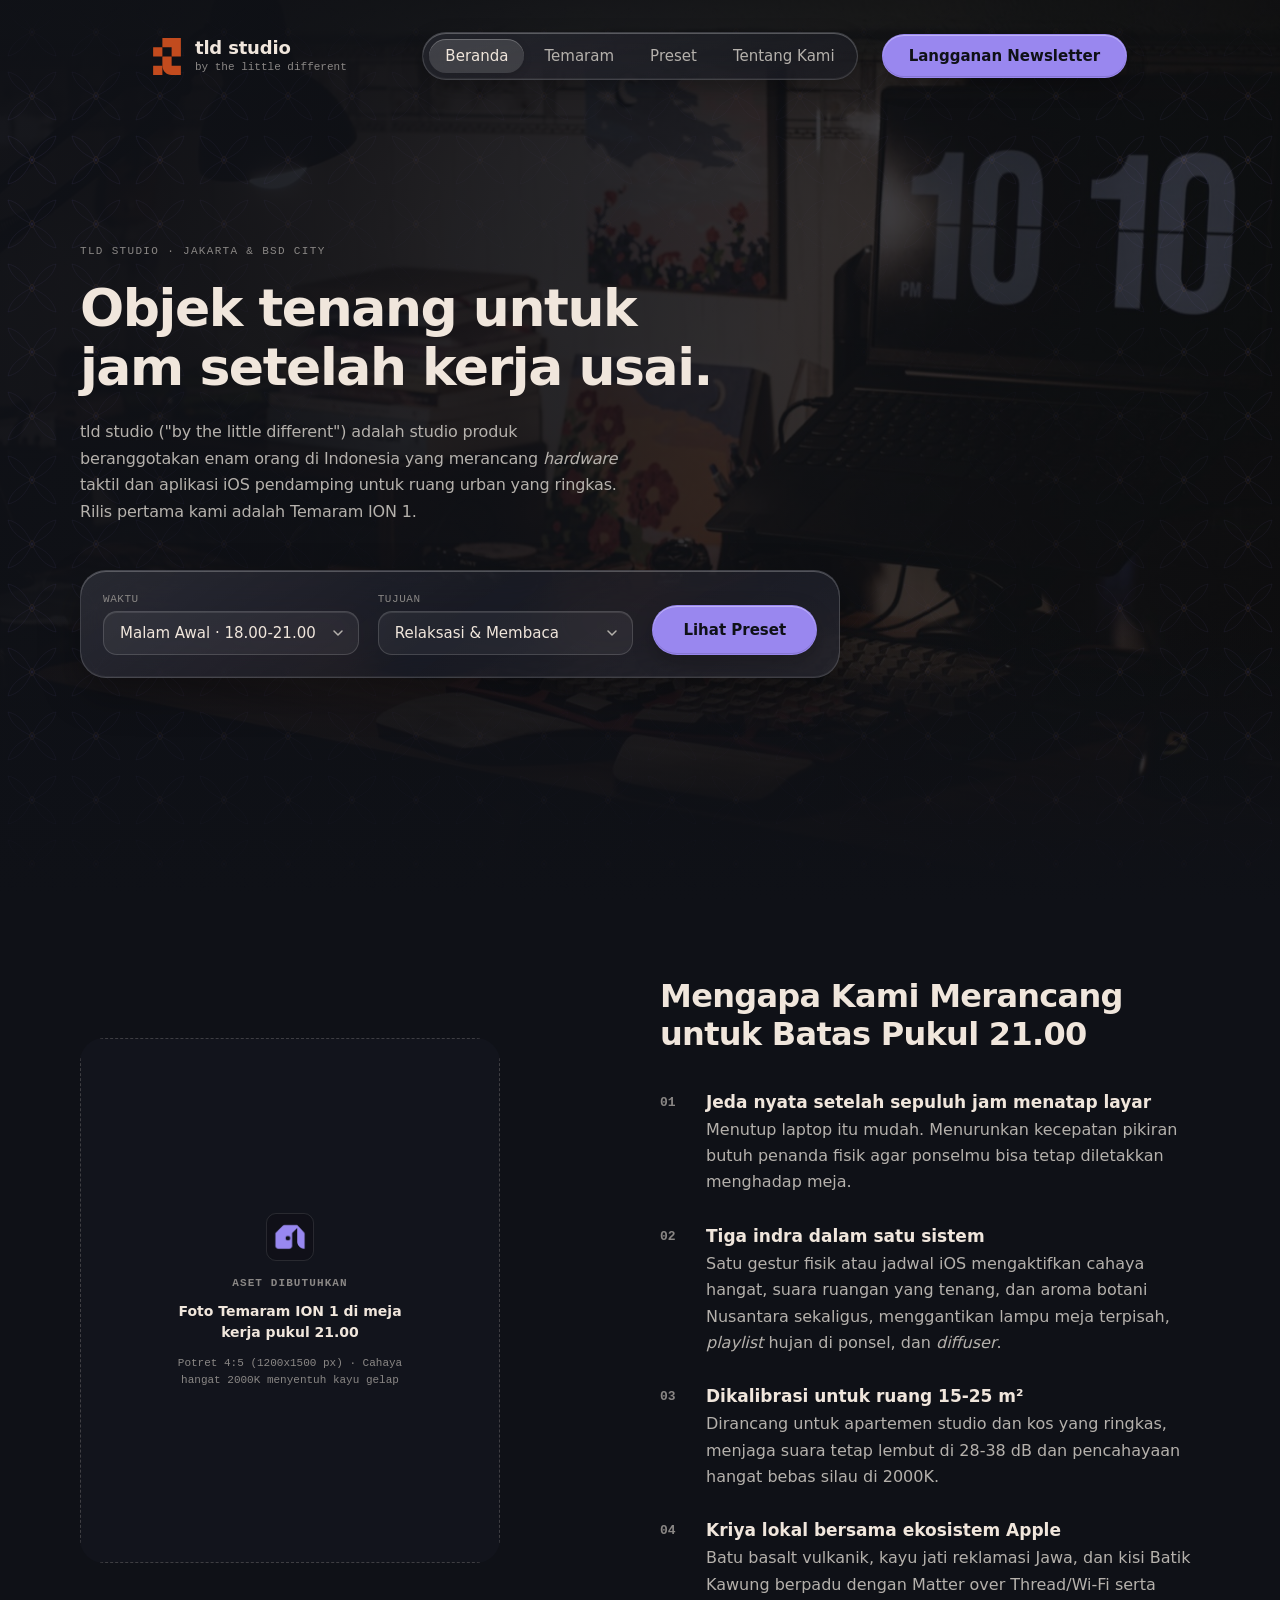
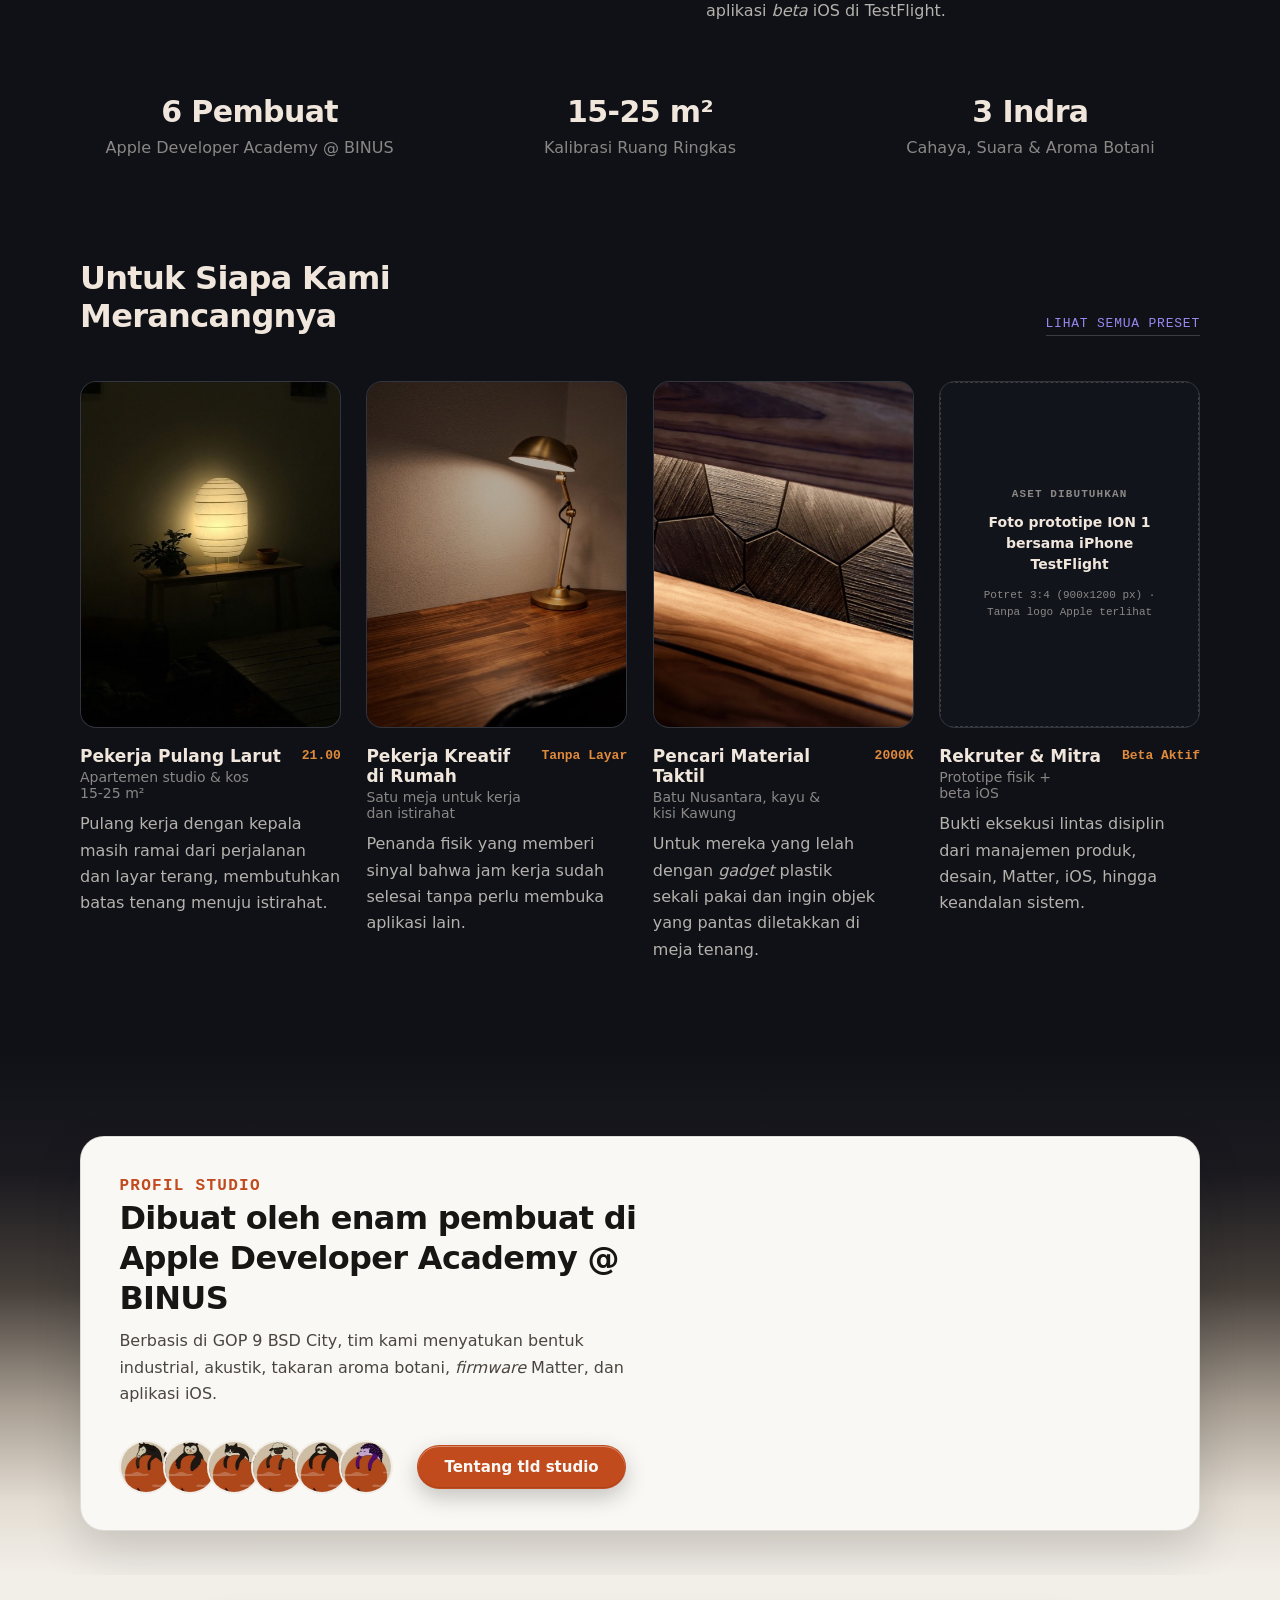
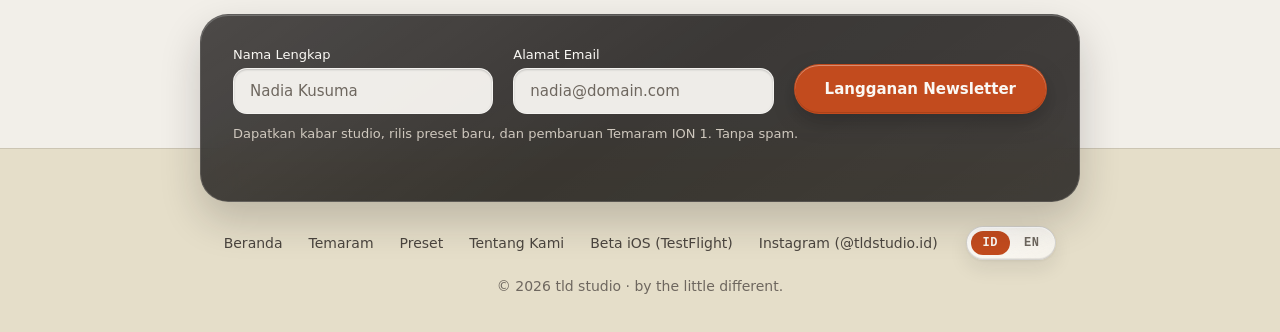
==== index.html @ 646beb22 "Initial commit: tld studio static website with GitHub Pages CD" ====
<!DOCTYPE html>
<html lang="id">
<head>
  <meta charset="UTF-8">
  <meta name="viewport" content="width=device-width, initial-scale=1.0">
  <title>tld studio | Objek Tenang untuk Jam Setelah Kerja</title>
  <meta name="description" content="Studio produk beranggotakan enam orang di Indonesia yang merancang hardware taktil dan aplikasi iOS pendamping untuk ruang urban ringkas. Rilis pertama: Temaram ION 1.">
  <meta name="theme-color" content="#0F1117">
  <link rel="icon" type="image/svg+xml" href="assets/favicon.svg">
  <meta property="og:type" content="website">
  <meta property="og:title" content="tld studio | Objek Tenang untuk Jam Setelah Kerja">
  <meta property="og:description" content="Hardware taktil Nusantara dan aplikasi iOS pendamping yang dikalibrasi untuk ketenangan ruang 15-25 m².">
  <meta property="og:image" content="https://tldstudio.id/assets/hero-desk-night.jpg">
  <meta name="twitter:card" content="summary_large_image">
  <link rel="stylesheet" href="styles.css">
</head>
<body class="theme-night" data-page="home" data-i18n-title="meta.title.home">
  <a class="skip-link" href="#main-content" data-i18n="nav.skip">Langsung ke konten</a>
  <header class="site-hero">
    <nav class="site-nav" data-site-nav aria-label="Navigasi utama">
      <a href="index.html" class="brand-lockup">
        <svg class="brand-mark-svg" viewBox="0 0 36 48" width="28" height="37" fill="currentColor" aria-hidden="true">
          <path d="M12 0h24v24H24V12H12V0Z"/>
          <rect x="0" y="12" width="12" height="12"/>
          <rect x="0" y="36" width="12" height="12"/>
          <path d="M12 24h12v12h12v12H24c-6.627 0-12-5.373-12-12V24Z"/>
        </svg>
        <span class="brand-text">
          <span class="brand-name">tld studio</span>
          <span class="brand-sub">by the little different</span>
        </span>
      </a>

      <ul id="primary-menu" class="nav-links">
        <li><a href="index.html" class="is-active" aria-current="page" data-i18n="nav.home">Beranda</a></li>
        <li><a href="temaram.html" data-i18n="nav.temaram">Temaram</a></li>
        <li><a href="presets.html" data-i18n="nav.presets">Preset</a></li>
        <li><a href="about.html" data-i18n="nav.about">Tentang Kami</a></li>
        <li class="nav-mobile-extras">
          <a href="#newsletter" class="btn-cta" data-i18n="nav.cta">Langganan Newsletter</a>
          <div class="lang-switch" role="group" aria-label="Language switcher">
            <button type="button" class="lang-btn" data-lang-btn="id" aria-pressed="true">ID</button>
            <button type="button" class="lang-btn" data-lang-btn="en" aria-pressed="false">EN</button>
          </div>
        </li>
      </ul>

      <div class="nav-right">
        <button type="button" class="nav-toggle" data-nav-toggle aria-expanded="false" aria-controls="primary-menu" data-i18n="nav.menu">Menu</button>
        <a href="#newsletter" class="btn-cta nav-cta" data-i18n="nav.cta">Langganan Newsletter</a>
      </div>
    </nav>

    <section class="hero-body">
      <div class="hero-kicker-row">
        <span class="eyebrow-pill" data-i18n="home.eyebrow">TLD STUDIO · JAKARTA &amp; BSD CITY</span>
      </div>
      <h1 class="hero-title" data-i18n="home.heroTitle">Objek tenang untuk jam setelah kerja usai.</h1>
      <p class="hero-lead" data-i18n-html="home.heroLeadHtml">tld studio ("by the little different") adalah studio produk beranggotakan enam orang di Indonesia yang merancang <em>hardware</em> taktil dan aplikasi iOS pendamping untuk ruang urban yang ringkas. Rilis pertama kami adalah Temaram ION 1.</p>

      <form class="floating-bar" data-preset-finder aria-label="Temukan preset Temaram sesuai waktu dan tujuan">
        <div class="floating-slot">
          <label for="finder-time" class="slot-label" data-i18n="home.finderTimeLabel">Waktu</label>
          <select id="finder-time" name="time" class="slot-select">
            <option value="afternoon" data-i18n="home.timeAfternoon">Siang &amp; Sore · 13.00-17.00</option>
            <option value="evening" selected data-i18n="home.timeEvening">Malam Awal · 18.00-21.00</option>
            <option value="late-night" data-i18n="home.timeLateNight">Larut Malam · 21.00+</option>
          </select>
        </div>

        <div class="floating-slot">
          <label for="finder-purpose" class="slot-label" data-i18n="home.finderPurposeLabel">Tujuan</label>
          <select id="finder-purpose" name="purpose" class="slot-select">
            <option value="relax" selected data-i18n="home.purposeRelax">Relaksasi &amp; Membaca</option>
            <option value="focus" data-i18n="home.purposeFocus">Fokus &amp; Belajar</option>
            <option value="sleep" data-i18n="home.purposeSleep">Tidur &amp; Istirahat Awal</option>
            <option value="selfcare" data-i18n="home.purposeSelfcare">Skincare &amp; Perawatan Diri</option>
            <option value="create" data-i18n="home.purposeCreate">Jurnal &amp; Sketsa</option>
          </select>
        </div>

        <button type="submit" class="btn-cta btn-cta-lg" data-i18n="home.finderSubmit">Lihat Preset</button>
      </form>
    </section>
  </header>

  <main id="main-content" tabindex="-1">
    <section id="what-we-are" class="features-section">
      <div class="features-inner">
        <div class="feature-media">
          <div class="feature-frame">
            <div class="asset-slot">
              <div class="asset-preview-icons">
                <img src="assets/temaram-icon-96.webp" alt="Temaram mark" width="98" height="98" loading="lazy" decoding="async">
              </div>
              <span class="asset-badge" data-i18n="asset.neededBadge">ASET DIBUTUHKAN</span>
              <p class="asset-title" data-i18n="asset.homeFeatureTitle">Foto Temaram ION 1 di meja kerja pukul 21.00</p>
              <p class="asset-spec" data-i18n="asset.homeFeatureSpec">Potret 4:5 (1200x1500 px) · Cahaya hangat 2000K menyentuh kayu gelap</p>
            </div>
          </div>
        </div>

        <div class="feature-list">
          <h2 class="section-heading" data-i18n="home.featureHeading">Mengapa Kami Merancang untuk Batas Pukul 21.00</h2>
          <div class="numbered-list">
            <div class="numbered-item">
              <div class="item-num">01</div>
              <div class="item-copy">
                <h3 data-i18n="home.num1Title">Jeda nyata setelah sepuluh jam menatap layar</h3>
                <p data-i18n="home.num1Body">Menutup laptop itu mudah. Menurunkan kecepatan pikiran butuh penanda fisik agar ponselmu bisa tetap diletakkan menghadap meja.</p>
              </div>
            </div>

            <div class="numbered-item">
              <div class="item-num">02</div>
              <div class="item-copy">
                <h3 data-i18n="home.num2Title">Tiga indra dalam satu sistem</h3>
                <p data-i18n-html="home.num2BodyHtml">Satu gestur fisik atau jadwal iOS mengaktifkan cahaya hangat, suara ruangan yang tenang, dan aroma botani Nusantara sekaligus, menggantikan lampu meja terpisah, <em>playlist</em> hujan di ponsel, dan <em>diffuser</em>.</p>
              </div>
            </div>

            <div class="numbered-item">
              <div class="item-num">03</div>
              <div class="item-copy">
                <h3 data-i18n="home.num3Title">Dikalibrasi untuk ruang 15-25&nbsp;m²</h3>
                <p data-i18n-html="home.num3BodyHtml">Dirancang untuk apartemen studio dan kos yang ringkas, menjaga suara tetap lembut di 28-38&nbsp;dB dan pencahayaan hangat bebas silau di 2000K.</p>
              </div>
            </div>

            <div class="numbered-item">
              <div class="item-num">04</div>
              <div class="item-copy">
                <h3 data-i18n="home.num4Title">Kriya lokal bersama ekosistem Apple</h3>
                <p data-i18n-html="home.num4BodyHtml">Batu basalt vulkanik, kayu jati reklamasi Jawa, dan kisi Batik Kawung berpadu dengan Matter over Thread/Wi-Fi serta aplikasi <em>beta</em> iOS di TestFlight.</p>
              </div>
            </div>
          </div>
        </div>
      </div>

      <div class="stats-strip" aria-label="Ringkasan fakta studio">
        <div class="stat-item">
          <p class="stat-value" data-i18n="home.stat1Value">6 Pembuat</p>
          <p class="stat-label" data-i18n="home.stat1Label">Apple Developer Academy @ BINUS</p>
        </div>
        <div class="stat-item">
          <p class="stat-value" data-i18n="home.stat2Value">15-25&nbsp;m²</p>
          <p class="stat-label" data-i18n="home.stat2Label">Kalibrasi Ruang Ringkas</p>
        </div>
        <div class="stat-item">
          <p class="stat-value" data-i18n="home.stat3Value">3 Indra</p>
          <p class="stat-label" data-i18n="home.stat3Label">Cahaya, Suara &amp; Aroma Botani</p>
        </div>
      </div>
    </section>

    <section id="who-its-for" class="carousel-section">
      <div class="section-header">
        <h2 class="section-heading" data-i18n="home.whoHeading">Untuk Siapa Kami Merancangnya</h2>
        <a href="presets.html" class="section-action" data-i18n="home.whoAction">Lihat Semua Preset</a>
      </div>

      <div class="card-grid card-grid-4">
        <article class="hi-card">
          <div class="card-media">
            <img src="assets/story-dim-room-sm.jpg" alt="Lampu meja hangat dalam ruang tidur redup" width="482" height="600" loading="lazy" decoding="async">
          </div>
          <div class="card-meta">
            <div>
              <h3 class="card-title" data-i18n="home.card1Title">Pekerja Pulang Larut</h3>
              <p class="card-subtitle" data-i18n="home.card1Sub">Apartemen studio &amp; kos 15-25&nbsp;m²</p>
            </div>
            <p class="card-badge-text" data-i18n="home.card1Meta">21.00</p>
          </div>
          <p class="card-desc" data-i18n="home.card1Desc">Pulang kerja dengan kepala masih ramai dari perjalanan dan layar terang, membutuhkan batas tenang menuju istirahat.</p>
        </article>

        <article class="hi-card">
          <div class="card-media">
            <img src="assets/story-brass-desk-sm.jpg" alt="Lampu meja hangat di atas meja kayu" width="482" height="600" loading="lazy" decoding="async">
          </div>
          <div class="card-meta">
            <div>
              <h3 class="card-title" data-i18n="home.card2Title">Pekerja Kreatif di Rumah</h3>
              <p class="card-subtitle" data-i18n="home.card2Sub">Satu meja untuk kerja dan istirahat</p>
            </div>
            <p class="card-badge-text" data-i18n="home.card2Meta">Tanpa Layar</p>
          </div>
          <p class="card-desc" data-i18n="home.card2Desc">Penanda fisik yang memberi sinyal bahwa jam kerja sudah selesai tanpa perlu membuka aplikasi lain.</p>
        </article>

        <article class="hi-card">
          <div class="card-media">
            <img src="assets/story-acoustic-wood-sm.jpg" alt="Detail tekstur panel akustik kayu hangat" width="482" height="600" loading="lazy" decoding="async">
          </div>
          <div class="card-meta">
            <div>
              <h3 class="card-title" data-i18n="home.card3Title">Pencari Material Taktil</h3>
              <p class="card-subtitle" data-i18n="home.card3Sub">Batu Nusantara, kayu &amp; kisi Kawung</p>
            </div>
            <p class="card-badge-text" data-i18n="home.card3Meta">2000K</p>
          </div>
          <p class="card-desc" data-i18n-html="home.card3DescHtml">Untuk mereka yang lelah dengan <em>gadget</em> plastik sekali pakai dan ingin objek yang pantas diletakkan di meja tenang.</p>
        </article>

        <article class="hi-card">
          <div class="card-media">
            <div class="asset-slot">
              <span class="asset-badge" data-i18n="asset.neededBadge">ASET DIBUTUHKAN</span>
              <p class="asset-title" data-i18n="asset.homePartnerTitle">Foto prototipe ION 1 bersama iPhone TestFlight</p>
              <p class="asset-spec" data-i18n="asset.homePartnerSpec">Potret 3:4 (900x1200 px) · Tanpa logo Apple terlihat</p>
            </div>
          </div>
          <div class="card-meta">
            <div>
              <h3 class="card-title" data-i18n="home.card4Title">Rekruter &amp; Mitra</h3>
              <p class="card-subtitle" data-i18n="home.card4Sub">Prototipe fisik + beta iOS</p>
            </div>
            <p class="card-badge-text" data-i18n="home.card4Meta">Beta Aktif</p>
          </div>
          <p class="card-desc" data-i18n="home.card4Desc">Bukti eksekusi lintas disiplin dari manajemen produk, desain, Matter, iOS, hingga keandalan sistem.</p>
        </article>
      </div>
    </section>

    <section class="bridge-section" aria-label="Profil tld studio">
      <div class="bridge-inner">
        <div class="bridge-card is-studio-register">
          <div class="bridge-copy">
            <p class="bridge-kicker" data-i18n="home.bridgeKicker">PROFIL STUDIO</p>
            <h2 data-i18n="home.bridgeHeading">Dibuat oleh enam pembuat di Apple Developer Academy @ BINUS</h2>
            <p data-i18n-html="home.bridgeBodyHtml">Berbasis di GOP 9 BSD City, tim kami menyatukan bentuk industrial, akustik, takaran aroma botani, <em>firmware</em> Matter, dan aplikasi iOS.</p>
          </div>

          <div class="bridge-right">
            <div class="avatar-chips" aria-label="Ilustrasi enam pembuat tld studio">
              <img class="avatar-thumb" src="assets/team-jatayu-avatar.jpg" alt="Jatayu Wicaksono" width="92" height="112" loading="lazy" decoding="async">
              <img class="avatar-thumb" src="assets/team-tiko-avatar.jpg" alt="Tiko Nugroho" width="92" height="112" loading="lazy" decoding="async">
              <img class="avatar-thumb" src="assets/team-irene-avatar.jpg" alt="Irene Kresentia" width="92" height="112" loading="lazy" decoding="async">
              <img class="avatar-thumb" src="assets/team-rio-avatar.jpg" alt="Rio Ferdian" width="92" height="112" loading="lazy" decoding="async">
              <img class="avatar-thumb" src="assets/team-danniel-avatar.jpg" alt="Danniel Ang" width="92" height="112" loading="lazy" decoding="async">
              <img class="avatar-thumb" src="assets/team-sapta-avatar.jpg" alt="Sapta Pradana" width="92" height="112" loading="lazy" decoding="async">
            </div>
            <a href="about.html" class="btn-cta" data-i18n="home.bridgeCta">Tentang tld studio</a>
          </div>
        </div>
      </div>
    </section>
  </main>

  <footer id="newsletter" class="site-footer">
    <div class="footer-float-wrap">
      <div class="footer-form-card">
        <form class="footer-form" data-newsletter-form>
          <div class="form-field">
            <label for="home-fullname" data-i18n="footer.nameLabel">Nama Lengkap</label>
            <input type="text" id="home-fullname" name="fullname" placeholder="Nadia Kusuma" data-i18n-placeholder="footer.namePlaceholder" autocomplete="name">
          </div>
          <div class="form-field">
            <label for="home-email" data-i18n="footer.emailLabel">Alamat Email</label>
            <input type="email" id="home-email" name="email" placeholder="nadia@domain.com" data-i18n-placeholder="footer.emailPlaceholder" autocomplete="email">
          </div>
          <button type="submit" class="btn-cta footer-submit" data-i18n="footer.submitNewsletter">Langganan Newsletter</button>
        </form>
        <p class="form-note" data-i18n="footer.noteNewsletter">Dapatkan kabar studio, rilis preset baru, dan pembaruan Temaram ION 1. Tanpa spam.</p>
        <p class="form-status" data-form-status role="status" aria-live="polite"></p>
      </div>
    </div>

    <div class="footer-base">
      <div class="footer-utility">
        <ul class="footer-links">
          <li><a href="index.html" data-i18n="footer.linkHome">Beranda</a></li>
          <li><a href="temaram.html" data-i18n="footer.linkTemaram">Temaram</a></li>
          <li><a href="presets.html" data-i18n="footer.linkPresets">Preset</a></li>
          <li><a href="about.html" data-i18n="footer.linkAbout">Tentang Kami</a></li>
          <li><a href="https://testflight.apple.com/join/dyy841pX" target="_blank" rel="noopener noreferrer" data-i18n="footer.linkBeta">Beta iOS (TestFlight)</a></li>
          <li><a href="https://www.instagram.com/tldstudio.id/" target="_blank" rel="noopener noreferrer" data-i18n="footer.linkIg">Instagram (@tldstudio.id)</a></li>
        </ul>
        <div class="lang-switch" role="group" aria-label="Language switcher">
          <button type="button" class="lang-btn" data-lang-btn="id" aria-pressed="true">ID</button>
          <button type="button" class="lang-btn" data-lang-btn="en" aria-pressed="false">EN</button>
        </div>
      </div>
      <p class="footer-copy" data-i18n="footer.copy">&copy; 2026 tld studio &middot; by the little different.</p>
    </div>
  </footer>

  <script src="presets-data.js"></script>
  <script src="i18n.js"></script>
  <script src="main.js"></script>
</body>
</html>
---- styles.css ----
:root {
  --font-sans: -apple-system, BlinkMacSystemFont, 'SF Pro Text', 'SF Pro', system-ui, 'Helvetica Neue', 'Segoe UI', sans-serif;
  --font-display: -apple-system, BlinkMacSystemFont, 'SF Pro Display', 'SF Pro', system-ui, 'Helvetica Neue', 'Segoe UI', sans-serif;
  --font-mono: ui-monospace, 'SF Mono', SFMono-Regular, Menlo, Monaco, Consolas, monospace;
  --gutter: clamp(20px, 6.25vw, 90px);
  --section-gap: clamp(56px, 6.5vw, 96px);
  --block-gap: clamp(28px, 3.5vw, 48px);
  /* Standardized pointed 4-lobe Batik Kawung SVG tile with center diamond isen-isen */
  --kawung-tile-dark: url("data:image/svg+xml,%3Csvg xmlns='http://www.w3.org/2000/svg' width='64' height='64' viewBox='0 0 64 64'%3E%3Cg fill='none' stroke='%239987EF' stroke-opacity='0.09' stroke-width='1'%3E%3Cpath d='M32 32 C38 18 46 10 56 8 C54 18 46 26 32 32 Z'/%3E%3Cpath d='M32 32 C18 26 10 18 8 8 C18 10 26 18 32 32 Z'/%3E%3Cpath d='M32 32 C26 46 18 54 8 56 C10 46 18 38 32 32 Z'/%3E%3Cpath d='M32 32 C46 38 54 46 56 56 C46 54 38 46 32 32 Z'/%3E%3Cpath stroke='%23E08A3C' stroke-opacity='0.13' d='M32 28 L35 32 L32 36 L29 32 Z'/%3E%3C/g%3E%3C/svg%3E");
  --kawung-tile-paper: url("data:image/svg+xml,%3Csvg xmlns='http://www.w3.org/2000/svg' width='64' height='64' viewBox='0 0 64 64'%3E%3Cg fill='none' stroke='%23181614' stroke-opacity='0.07' stroke-width='1'%3E%3Cpath d='M32 32 C38 18 46 10 56 8 C54 18 46 26 32 32 Z'/%3E%3Cpath d='M32 32 C18 26 10 18 8 8 C18 10 26 18 32 32 Z'/%3E%3Cpath d='M32 32 C26 46 18 54 8 56 C10 46 18 38 32 32 Z'/%3E%3Cpath d='M32 32 C46 38 54 46 56 56 C46 54 38 46 32 32 Z'/%3E%3Cpath stroke='%23C24B1E' stroke-opacity='0.11' d='M32 28 L35 32 L32 36 L29 32 Z'/%3E%3C/g%3E%3C/svg%3E");
  --select-chevron-dark: url("data:image/svg+xml,%3Csvg xmlns='http://www.w3.org/2000/svg' width='16' height='16' viewBox='0 0 16 16' fill='none'%3E%3Cpath d='M4 6l4 4 4-4' stroke='%23B5B1AC' stroke-width='1.5' stroke-linecap='round' stroke-linejoin='round'/%3E%3C/svg%3E");
}

body.theme-night {
  --bg-page: #0F1117;
  --bg-elevated: #161822;
  --bg-subtle: #13151E;
  --bg-card: #1C1F2B;
  --bg-footer-base: #0B0D12;
  --bg-slot-fill: #12141C;
  --border-hairline: rgba(240, 230, 220, 0.10);
  --border-strong: rgba(240, 230, 220, 0.20);
  --ink-primary: #F0E6DC;
  --ink-secondary: #B5B1AC;
  --ink-muted: #8A8785;
  --accent: #9987EF;
  --accent-hover: #AEA0F0;
  --accent-ink: #0F1117;
  --accent-tint: #181333;
  --amber: #E08A3C;
  --amber-ink: #14100E;
  --kawung-tile: var(--kawung-tile-dark);
  --glass-bg: linear-gradient(145deg, rgba(255, 255, 255, 0.085) 0%, rgba(255, 255, 255, 0.025) 50%, rgba(255, 255, 255, 0.055) 100%), rgba(22, 24, 34, 0.62);
  --glass-bg-card: linear-gradient(145deg, rgba(255, 255, 255, 0.09) 0%, rgba(255, 255, 255, 0.025) 50%, rgba(255, 255, 255, 0.055) 100%), rgba(22, 24, 34, 0.70);
  --glass-bg-subtle: linear-gradient(155deg, rgba(255, 255, 255, 0.075) 0%, rgba(255, 255, 255, 0.02) 100%), rgba(18, 20, 28, 0.54);
  --glass-well-bg: rgba(255, 255, 255, 0.055);
  --glass-active-pill: rgba(255, 255, 255, 0.13);
  --glass-border: rgba(255, 255, 255, 0.15);
  --glass-border-strong: rgba(255, 255, 255, 0.24);
  --glass-shadow: 0 16px 38px rgba(0, 0, 0, 0.34), inset 0 1px 0 rgba(255, 255, 255, 0.24), inset 0 -1px 0 rgba(255, 255, 255, 0.06);
  --glass-pill-shadow: 0 8px 22px rgba(0, 0, 0, 0.24), inset 0 1px 0 rgba(255, 255, 255, 0.26), inset 0 -1px 0 rgba(255, 255, 255, 0.06);
  --glass-blur: blur(22px) saturate(180%);
}

body.theme-studio {
  --bg-page: #F2EFE9;
  --bg-elevated: #FAF8F4;
  --bg-subtle: #E9E3D8;
  --bg-card: #FAF8F4;
  --bg-footer-base: #E5DEC9;
  --bg-slot-fill: #EBE4D8;
  --border-hairline: rgba(24, 22, 20, 0.12);
  --border-strong: rgba(24, 22, 20, 0.24);
  --ink-primary: #181614;
  --ink-secondary: #4B453F;
  --ink-muted: #6E675F;
  --accent: #C24B1E;
  --accent-hover: #A63D16;
  --accent-ink: #FAF8F4;
  --accent-tint: rgba(194, 75, 30, 0.10);
  --amber: #C24B1E;
  --amber-ink: #FAF8F4;
  --kawung-tile: var(--kawung-tile-paper);
  --glass-bg: linear-gradient(145deg, rgba(255, 255, 255, 0.86) 0%, rgba(255, 255, 255, 0.44) 55%, rgba(255, 255, 255, 0.68) 100%), rgba(250, 248, 244, 0.64);
  --glass-bg-card: linear-gradient(145deg, rgba(255, 255, 255, 0.11) 0%, rgba(255, 255, 255, 0.02) 50%, rgba(255, 255, 255, 0.055) 100%), rgba(24, 22, 20, 0.84);
  --glass-bg-subtle: linear-gradient(155deg, rgba(255, 255, 255, 0.82) 0%, rgba(255, 255, 255, 0.42) 100%), rgba(246, 243, 237, 0.62);
  --glass-well-bg: rgba(255, 255, 255, 0.56);
  --glass-active-pill: rgba(24, 22, 20, 0.085);
  --glass-border: rgba(24, 22, 20, 0.16);
  --glass-border-strong: rgba(24, 22, 20, 0.22);
  --glass-shadow: 0 14px 34px rgba(24, 22, 20, 0.11), 0 2px 6px rgba(24, 22, 20, 0.06), inset 0 1px 0 rgba(255, 255, 255, 0.96), inset 0 -1px 0 rgba(24, 22, 20, 0.08);
  --glass-pill-shadow: 0 8px 20px rgba(24, 22, 20, 0.09), 0 1px 3px rgba(24, 22, 20, 0.06), inset 0 1px 0 rgba(255, 255, 255, 0.94), inset 0 -1px 0 rgba(24, 22, 20, 0.07);
  --glass-blur: blur(22px) saturate(170%);
}

body.theme-night[data-page="presets"] {
  --bg-page: #0B0B0D;
  --bg-elevated: #121215;
  --bg-subtle: #0B0B0D;
  --bg-card: #141418;
  --bg-footer-base: #0B0B0D;
  --bg-slot-fill: #141418;
  --border-hairline: rgba(239, 232, 222, 0.09);
  --border-strong: rgba(239, 232, 222, 0.18);
  --ink-primary: #F2ECE4;
  --ink-secondary: #A9A39A;
  --ink-muted: #76716A;
  --accent: #EFE8DE;
  --accent-hover: #DFD5C7;
  --accent-ink: #0B0B0D;
  --accent-tint: rgba(239, 232, 222, 0.06);
  --amber: #E09648;
  --glass-bg: linear-gradient(145deg, rgba(255, 255, 255, 0.075) 0%, rgba(255, 255, 255, 0.02) 50%, rgba(255, 255, 255, 0.045) 100%), rgba(18, 18, 21, 0.60);
  --glass-bg-card: linear-gradient(145deg, rgba(255, 255, 255, 0.08) 0%, rgba(255, 255, 255, 0.02) 50%, rgba(255, 255, 255, 0.045) 100%), rgba(18, 18, 21, 0.68);
  --glass-bg-subtle: linear-gradient(155deg, rgba(255, 255, 255, 0.065) 0%, rgba(255, 255, 255, 0.015) 100%), rgba(20, 20, 24, 0.54);
  --glass-well-bg: rgba(255, 255, 255, 0.05);
  --glass-active-pill: rgba(239, 232, 222, 0.13);
  --glass-border: rgba(239, 232, 222, 0.15);
  --glass-border-strong: rgba(239, 232, 222, 0.24);
}

*,
*::before,
*::after {
  box-sizing: border-box;
}

html {
  scroll-behavior: smooth;
}

body {
  margin: 0;
  font-family: var(--font-sans);
  color: var(--ink-primary);
  background-color: var(--bg-page);
  -webkit-font-smoothing: antialiased;
  overflow-x: hidden;
}

a {
  color: inherit;
}

img {
  max-width: 100%;
  display: block;
}

.sr-only {
  position: absolute;
  width: 1px;
  height: 1px;
  padding: 0;
  margin: -1px;
  overflow: hidden;
  clip: rect(0, 0, 0, 0);
  white-space: nowrap;
  border: 0;
}

.skip-link {
  position: fixed;
  left: -9999px;
  top: 14px;
  z-index: 100;
  padding: 12px 20px;
  border-radius: 999px;
  background: var(--accent);
  color: var(--accent-ink);
  font-size: 14px;
  font-weight: 600;
  text-decoration: none;
  box-shadow: 0 8px 24px rgba(0, 0, 0, 0.35);
}

.skip-link:focus-visible {
  left: 14px;
}

a:focus-visible,
button:focus-visible,
input:focus-visible,
select:focus-visible,
[tabindex="0"]:focus-visible {
  outline: 2px solid var(--accent);
  outline-offset: 3px;
}

main:focus {
  outline: none;
}

.maker-media:focus-visible {
  outline: 2px solid var(--accent);
  outline-offset: 4px;
}

.bridge-card.is-studio-register a:focus-visible,
body.theme-night:not([data-page="presets"]) .footer-base a:focus-visible,
body.theme-night:not([data-page="presets"]) .footer-base button:focus-visible,
body.theme-night:not([data-page="presets"]) .footer-form-card button:focus-visible {
  outline-color: #C24B1E;
}

/* Header & Hero */
.site-hero {
  position: relative;
  width: 100%;
  min-height: min(100svh, 900px);
  display: flex;
  flex-direction: column;
  padding-bottom: clamp(48px, 6vw, 76px);
  background-color: var(--bg-page);
  color: var(--ink-primary);
  overflow: hidden;
}

body.theme-night[data-page="home"] .site-hero {
  background-image:
    linear-gradient(to bottom, rgba(15, 17, 23, 0) 68%, var(--bg-page) 100%),
    linear-gradient(100deg, rgba(15, 17, 23, 0.96) 0%, rgba(15, 17, 23, 0.86) 46%, rgba(15, 17, 23, 0.56) 100%),
    url('assets/hero-desk-night-w.jpg');
  background-size: cover, cover, cover;
  background-position: center, center, center;
}

body.theme-night[data-page="temaram"] .site-hero {
  background-image: radial-gradient(ellipse at 78% 48%, rgba(224, 138, 60, 0.16), transparent 54%);
  background-size: cover;
  background-position: center;
}

body.theme-studio .site-hero {
  min-height: min(92svh, 820px);
  background-color: var(--bg-page);
  background-image:
    radial-gradient(ellipse 68% 58% at 78% 24%, rgba(194, 75, 30, 0.12), transparent 56%),
    radial-gradient(ellipse 52% 46% at 18% 72%, rgba(212, 184, 152, 0.24), transparent 60%);
  background-size: cover;
  background-position: center;
}

/* Standardized pointed Batik Kawung perimeter pattern restricted to heroes with dual center + vertical edge dissolve */
.site-hero::before {
  content: "";
  position: absolute;
  inset: 0;
  background-image: var(--kawung-tile);
  background-repeat: repeat;
  background-size: 64px 64px;
  pointer-events: none;
  z-index: 1;
  -webkit-mask-image:
    radial-gradient(
      ellipse 76% 72% at 50% 48%,
      rgba(0, 0, 0, 0) 18%,
      rgba(0, 0, 0, 0.30) 46%,
      rgba(0, 0, 0, 0.85) 76%,
      rgba(0, 0, 0, 1) 100%
    ),
    linear-gradient(
      to bottom,
      rgba(0, 0, 0, 0) 0%,
      rgba(0, 0, 0, 1) 16%,
      rgba(0, 0, 0, 1) 70%,
      rgba(0, 0, 0, 0) 100%
    );
  -webkit-mask-composite: source-in;
  mask-image:
    radial-gradient(
      ellipse 76% 72% at 50% 48%,
      rgba(0, 0, 0, 0) 18%,
      rgba(0, 0, 0, 0.30) 46%,
      rgba(0, 0, 0, 0.85) 76%,
      rgba(0, 0, 0, 1) 100%
    ),
    linear-gradient(
      to bottom,
      rgba(0, 0, 0, 0) 0%,
      rgba(0, 0, 0, 1) 16%,
      rgba(0, 0, 0, 1) 70%,
      rgba(0, 0, 0, 0) 100%
    );
  mask-composite: intersect;
}

/* 3-Column Centered Desktop Navbar (Logo Left | Links Center | Subscribe Right) */
.site-nav {
  max-width: 1440px;
  margin: 0 auto;
  padding: clamp(20px, 2.5vw, 36px) var(--gutter) 0;
  display: grid;
  grid-template-columns: 1fr auto 1fr;
  align-items: center;
  gap: 24px;
  position: relative;
  z-index: 4;
}

.brand-lockup {
  justify-self: start;
  display: inline-flex;
  align-items: center;
  gap: 14px;
  text-decoration: none;
}

.brand-mark-svg {
  display: block;
  width: 28px;
  height: 37px;
  color: #C24B1E;
  flex-shrink: 0;
}

.brand-text {
  display: flex;
  flex-direction: column;
  line-height: 1.15;
}

.brand-name {
  font-size: 18px;
  font-weight: 700;
  letter-spacing: -0.01em;
  color: var(--ink-primary);
}

.brand-sub {
  font-family: var(--font-mono);
  font-size: 11px;
  color: var(--ink-muted);
  margin-top: 2px;
}

.nav-links {
  justify-self: center;
  list-style: none;
  margin: 0;
  padding: 6px;
  display: flex;
  align-items: center;
  gap: 4px;
  font-size: 15px;
  font-weight: 500;
  color: var(--ink-secondary);
  background: var(--glass-bg-subtle);
  -webkit-backdrop-filter: var(--glass-blur);
  backdrop-filter: var(--glass-blur);
  border: 1px solid var(--glass-border);
  border-radius: 999px;
  box-shadow: var(--glass-pill-shadow);
}

.nav-links a {
  display: inline-flex;
  align-items: center;
  text-decoration: none;
  padding: 8px 16px;
  border-radius: 999px;
  border-bottom: none;
  transition: color 0.2s ease, background-color 0.2s ease, box-shadow 0.2s ease;
  white-space: nowrap;
}

.nav-links a:hover,
.nav-links a:focus-visible {
  color: var(--ink-primary);
  background-color: rgba(255, 255, 255, 0.06);
}

body.theme-studio .nav-links a:hover,
body.theme-studio .nav-links a:focus-visible {
  background-color: rgba(24, 22, 20, 0.05);
}

.nav-links a.is-active {
  color: var(--ink-primary);
  background-color: var(--glass-active-pill);
  box-shadow: inset 0 1px 0 rgba(255, 255, 255, 0.24), 0 2px 8px rgba(0, 0, 0, 0.14);
}

body.theme-studio .nav-links a.is-active {
  box-shadow: inset 0 1px 0 rgba(255, 255, 255, 0.78), 0 1px 4px rgba(24, 22, 20, 0.08);
}

.nav-mobile-extras {
  display: none;
}

.nav-right {
  justify-self: end;
  display: flex;
  align-items: center;
  gap: 12px;
}

/* Segmented ID | EN Switch (lives in Footer + Mobile Drawer) */
.lang-switch {
  display: inline-flex;
  align-items: center;
  background: var(--glass-bg-subtle);
  -webkit-backdrop-filter: var(--glass-blur);
  backdrop-filter: var(--glass-blur);
  border: 1px solid var(--glass-border);
  border-radius: 999px;
  padding: 4px;
  gap: 2px;
  box-shadow: var(--glass-pill-shadow);
}

.lang-btn {
  appearance: none;
  border: none;
  background: transparent;
  color: var(--ink-muted);
  font-family: var(--font-mono);
  font-size: 12px;
  font-weight: 600;
  letter-spacing: 0.04em;
  padding: 5px 12px;
  border-radius: 999px;
  cursor: pointer;
  transition: background-color 0.2s ease, color 0.2s ease;
}

.lang-btn:hover,
.lang-btn:focus-visible {
  color: var(--ink-primary);
}

.lang-btn[aria-pressed="true"] {
  background-color: var(--accent);
  color: var(--accent-ink);
}

.btn-cta {
  display: inline-flex;
  align-items: center;
  justify-content: center;
  padding: 12px 26px;
  background-color: var(--accent);
  color: var(--accent-ink);
  border: 1px solid transparent;
  border-radius: 999px;
  font-family: var(--font-sans);
  font-size: 15px;
  font-weight: 600;
  text-decoration: none;
  cursor: pointer;
  white-space: nowrap;
  box-shadow: 0 8px 22px rgba(0, 0, 0, 0.22), inset 0 1px 0 rgba(255, 255, 255, 0.36), inset 0 -1px 0 rgba(0, 0, 0, 0.12);
  transition: background-color 0.2s ease, transform 0.2s ease, box-shadow 0.2s ease;
}

.btn-cta:hover,
.btn-cta:focus-visible {
  background-color: var(--accent-hover);
  transform: translateY(-1px);
  box-shadow: 0 10px 26px rgba(0, 0, 0, 0.28), inset 0 1px 0 rgba(255, 255, 255, 0.44), inset 0 -1px 0 rgba(0, 0, 0, 0.12);
}

.btn-cta-lg {
  padding: 14px 30px;
  min-height: 50px;
  font-size: 15px;
}

.nav-toggle {
  display: none;
  background: var(--glass-bg-subtle);
  -webkit-backdrop-filter: var(--glass-blur);
  backdrop-filter: var(--glass-blur);
  color: var(--ink-primary);
  border: 1px solid var(--glass-border);
  border-radius: 999px;
  padding: 9px 16px;
  font-family: var(--font-mono);
  font-size: 12px;
  font-weight: 600;
  cursor: pointer;
  box-shadow: var(--glass-pill-shadow);
}

.hero-body {
  width: 100%;
  max-width: 1440px;
  margin: auto;
  padding: clamp(32px, 4vw, 56px) var(--gutter) clamp(24px, 3vw, 48px);
  position: relative;
  z-index: 2;
}

.hero-kicker-row {
  display: inline-flex;
  align-items: center;
  gap: 10px;
  margin-bottom: 22px;
}

.hero-emblem {
  width: 28px;
  height: 28px;
  border-radius: 6px;
  object-fit: cover;
}

.eyebrow-pill {
  display: inline-block;
  font-family: var(--font-mono);
  font-size: 11px;
  font-weight: 500;
  letter-spacing: 0.12em;
  text-transform: uppercase;
  color: var(--ink-muted);
}

body.theme-studio .eyebrow-pill {
  color: #8C472A;
}

.hero-title {
  margin: 0;
  font-family: var(--font-display);
  font-size: clamp(34px, 4.4vw, 52px);
  font-weight: 600;
  line-height: 1.14;
  letter-spacing: -0.028em;
  max-width: 640px;
  color: var(--ink-primary);
}

body.theme-studio .hero-title {
  font-weight: 700;
  letter-spacing: -0.03em;
}

.hero-lead {
  margin: 22px 0 0;
  font-size: 16px;
  font-weight: 400;
  line-height: 1.65;
  letter-spacing: -0.01em;
  max-width: 540px;
  color: var(--ink-secondary);
  text-wrap: pretty;
}

.floating-bar {
  margin-top: clamp(32px, 3.5vw, 48px);
  background: var(--glass-bg);
  -webkit-backdrop-filter: var(--glass-blur);
  backdrop-filter: var(--glass-blur);
  border: 1px solid var(--glass-border);
  color: var(--ink-primary);
  padding: clamp(16px, 1.8vw, 22px);
  border-radius: 26px;
  width: fit-content;
  max-width: 100%;
  display: flex;
  align-items: flex-end;
  gap: clamp(12px, 1.5vw, 20px);
  box-shadow: var(--glass-shadow);
}

.floating-slot {
  min-width: 210px;
  flex: 1 1 200px;
  max-width: 100%;
}

.slot-label {
  display: block;
  font-family: var(--font-mono);
  font-size: 11px;
  font-weight: 500;
  letter-spacing: 0.05em;
  text-transform: uppercase;
  color: var(--ink-muted);
}

.slot-box,
.slot-select {
  margin-top: 6px;
  width: 100%;
  background-color: var(--glass-well-bg);
  border: 1px solid var(--glass-border);
  padding: 12px 16px;
  border-radius: 14px;
  font-family: var(--font-sans);
  font-size: 15px;
  font-weight: 500;
  color: var(--ink-primary);
  white-space: nowrap;
  box-shadow: inset 0 1px 0 rgba(255, 255, 255, 0.10);
}

.slot-select {
  -webkit-appearance: none;
  appearance: none;
  padding-right: 38px;
  background-image: var(--select-chevron-dark);
  background-repeat: no-repeat;
  background-position: right 12px center;
  cursor: pointer;
}

.slot-select:focus {
  outline: 2px solid var(--accent);
  outline-offset: 2px;
}

.slot-select option {
  background-color: #161822;
  color: #F0E6DC;
}

/* Preset Accent Dot */
.preset-swatch {
  width: 10px;
  height: 10px;
  border-radius: 50%;
  background-color: var(--preset-glow, #E09648);
  flex-shrink: 0;
}

/* Missing Asset Delivery Slot */
.asset-slot {
  position: relative;
  width: 100%;
  height: 100%;
  background-color: var(--bg-slot-fill);
  border: 1px dashed var(--border-strong);
  display: flex;
  flex-direction: column;
  align-items: center;
  justify-content: center;
  text-align: center;
  padding: 28px 24px;
  gap: 12px;
}

.asset-badge {
  display: inline-block;
  font-family: var(--font-mono);
  font-size: 11px;
  font-weight: 600;
  letter-spacing: 0.1em;
  text-transform: uppercase;
  color: var(--ink-muted);
}

.asset-title {
  margin: 0;
  font-size: 14px;
  font-weight: 600;
  color: var(--ink-primary);
  max-width: 260px;
  line-height: 1.5;
}

.asset-spec {
  margin: 0;
  font-family: var(--font-mono);
  font-size: 11px;
  line-height: 1.55;
  color: var(--ink-muted);
  max-width: 260px;
}

.asset-preview-icons {
  display: flex;
  align-items: center;
  gap: 12px;
  margin-bottom: 4px;
}

.asset-preview-icons img {
  width: 48px;
  height: 48px;
  border-radius: 10px;
  border: 1px solid var(--border-hairline);
}

.hero-asset-note {
  position: absolute;
  right: var(--gutter);
  bottom: 28px;
  max-width: 340px;
  background: var(--glass-bg-subtle);
  -webkit-backdrop-filter: var(--glass-blur);
  backdrop-filter: var(--glass-blur);
  border: 1px dashed var(--border-strong);
  border-radius: 16px;
  padding: 12px 16px;
  z-index: 3;
  box-shadow: var(--glass-pill-shadow);
}

.hero-asset-note .asset-badge {
  margin-bottom: 4px;
}

.hero-asset-note p {
  margin: 4px 0 0;
  font-family: var(--font-mono);
  font-size: 11px;
  line-height: 1.5;
  color: var(--ink-secondary);
}

/* Section 2: Features 2-Column + Stats Strip */
.features-section {
  background-color: var(--bg-page);
  padding: clamp(56px, 6vw, 88px) 0;
}

.features-inner {
  max-width: 1440px;
  margin: 0 auto;
  padding: 0 var(--gutter);
  display: flex;
  align-items: center;
  justify-content: space-between;
  gap: clamp(40px, 5.5vw, 84px);
}

.feature-media {
  position: relative;
  flex-shrink: 0;
  width: clamp(300px, 33vw, 420px);
  max-width: 100%;
}

.feature-frame {
  width: 100%;
  aspect-ratio: 4 / 5;
  border-radius: 24px;
  overflow: hidden;
}

.feature-list {
  flex: 1;
  max-width: 540px;
}

.section-heading {
  margin: 0;
  font-family: var(--font-display);
  font-size: clamp(24px, 2.8vw, 32px);
  font-weight: 600;
  line-height: 1.2;
  letter-spacing: -0.022em;
  color: var(--ink-primary);
}

body.theme-studio .section-heading {
  font-weight: 700;
  letter-spacing: -0.025em;
}

.section-sub {
  margin: 8px 0 0;
  font-size: 14px;
  font-weight: 400;
  color: var(--ink-muted);
}

.numbered-list {
  margin-top: 38px;
  display: flex;
  flex-direction: column;
  gap: 30px;
}

.numbered-item {
  display: flex;
  align-items: flex-start;
  gap: 18px;
}

.item-num {
  width: 28px;
  flex-shrink: 0;
  padding-top: 3px;
  color: var(--ink-muted);
  font-family: var(--font-mono);
  font-size: 13px;
  font-weight: 600;
  font-variant-numeric: tabular-nums;
}

.item-copy h3 {
  margin: 0 0 5px;
  font-size: 17px;
  font-weight: 600;
  color: var(--ink-primary);
}

.item-copy p {
  margin: 0;
  font-size: 16px;
  line-height: 1.65;
  color: var(--ink-secondary);
  text-wrap: pretty;
}

.stats-strip {
  max-width: 1440px;
  margin: clamp(48px, 5.5vw, 80px) auto 0;
  padding: 0 var(--gutter);
  display: grid;
  grid-template-columns: repeat(3, minmax(0, 1fr));
  align-items: start;
  gap: clamp(20px, 4vw, 64px);
}

.stat-item {
  text-align: center;
}

.stat-value {
  margin: 0;
  font-family: var(--font-display);
  font-size: clamp(22px, 2.5vw, 30px);
  font-weight: 600;
  line-height: 1.15;
  letter-spacing: -0.02em;
  color: var(--ink-primary);
  font-variant-numeric: tabular-nums;
  text-wrap: pretty;
}

body.theme-studio .stat-value {
  font-weight: 700;
}

.stat-label {
  margin: 8px 0 0;
  font-size: 16px;
  font-weight: 400;
  color: var(--ink-muted);
}

/* Section 3: Carousel & Maker Team Grid */
.carousel-section,
.team-section {
  margin-top: clamp(16px, 2vw, 28px);
}

.section-header {
  max-width: 1440px;
  margin: 0 auto;
  padding: 0 var(--gutter);
  display: flex;
  align-items: flex-end;
  justify-content: space-between;
  gap: 24px;
}

.section-header .section-heading {
  max-width: 460px;
}

.section-action {
  font-family: var(--font-mono);
  font-size: 13px;
  font-weight: 500;
  letter-spacing: 0.06em;
  text-transform: uppercase;
  text-decoration: none;
  color: var(--accent);
  border-bottom: 1px solid var(--border-strong);
  padding-bottom: 4px;
  white-space: nowrap;
}

.section-action:hover,
.section-action:focus-visible {
  border-bottom-color: var(--accent);
}

.card-grid {
  max-width: 1440px;
  margin: var(--block-gap) auto 0;
  padding: 0 var(--gutter);
  display: grid;
  gap: clamp(18px, 2vw, 28px);
  align-items: stretch;
}

.card-grid-4 {
  grid-template-columns: repeat(4, minmax(0, 1fr));
}

.card-grid-5 {
  grid-template-columns: repeat(5, minmax(0, 1fr));
  gap: clamp(14px, 1.5vw, 20px);
}

.card-grid .hi-card {
  width: 100%;
  height: 100%;
  display: flex;
  flex-direction: column;
}

.hi-card-link {
  display: block;
  height: 100%;
  text-decoration: none;
  border-radius: 16px;
  transition: transform 0.22s ease;
}

.hi-card-link:hover,
.hi-card-link:focus-visible {
  transform: translateY(-2px);
}

.card-media {
  position: relative;
  width: 100%;
  aspect-ratio: 3 / 4;
  background-color: var(--bg-card);
  border: 1px solid var(--border-hairline);
  border-radius: 16px;
  overflow: hidden;
}

.card-media > img {
  width: 100%;
  height: 100%;
  object-fit: cover;
  object-position: center;
  transition: transform 0.35s ease;
}

.hi-card-link:hover .card-media > img,
.hi-card-link:focus-visible .card-media > img {
  transform: scale(1.025);
}

.card-meta {
  display: flex;
  align-items: flex-start;
  justify-content: space-between;
  gap: 12px;
  margin-top: 18px;
}

.card-title {
  margin: 0;
  font-size: 17px;
  font-weight: 600;
  color: var(--ink-primary);
}

.card-grid-5 .card-title {
  font-size: 16.5px;
}

.card-subtitle {
  margin: 3px 0 0;
  font-size: 14px;
  font-weight: 400;
  color: var(--ink-muted);
  text-wrap: pretty;
}

.card-badge-text {
  margin: 2px 0 0;
  font-family: var(--font-mono);
  font-size: 13px;
  font-weight: 600;
  color: var(--amber);
  text-align: right;
  white-space: nowrap;
  flex-shrink: 0;
}

.card-grid-5 .card-meta {
  flex-direction: column;
  gap: 4px;
}

.card-grid-5 .card-badge-text {
  text-align: left;
  font-size: 12px;
}

.card-desc {
  margin: 10px 0 0;
  font-size: 16px;
  line-height: 1.65;
  color: var(--ink-secondary);
  text-wrap: pretty;
}

.card-grid-5 .card-desc {
  font-size: 14.5px;
  line-height: 1.6;
}

/* Minimalist Single-Sheet Presets Page */
body.theme-night[data-page="presets"] .presets-stage,
body.theme-night[data-page="presets"] main,
body.theme-night[data-page="presets"] .site-footer {
  position: relative;
  z-index: 2;
}

.presets-stage {
  position: relative;
  width: 100%;
  padding-bottom: 16px;
  background-color: transparent;
  background-image: none;
}

.presets-hero-inner {
  max-width: 1440px;
  margin: clamp(36px, 4vw, 56px) auto 0;
  padding: 0 var(--gutter);
  text-align: center;
}

.presets-hero-inner .hero-title {
  margin: 12px auto 0;
  max-width: 660px;
}

.presets-hero-inner .hero-lead {
  margin: 16px auto 0;
  max-width: 580px;
}

.preset-deck {
  max-width: 1440px;
  margin: clamp(32px, 3.8vw, 52px) auto 0;
  padding: 0 var(--gutter);
  display: grid;
  grid-template-columns: repeat(5, minmax(0, 1fr));
  gap: clamp(12px, 1.5vw, 20px);
}

.preset-poster-card {
  -webkit-appearance: none;
  appearance: none;
  text-align: left;
  cursor: pointer;
  background: none;
  border: none;
  padding: 0;
  font: inherit;
  color: inherit;
  display: flex;
  flex-direction: column;
  gap: 12px;
  opacity: 0.56;
  transition: opacity 0.25s ease;
}

.preset-poster-card:hover,
.preset-poster-card:focus-visible,
.preset-poster-card.is-active {
  opacity: 1;
}

.preset-poster-card:focus-visible {
  outline: 2px solid var(--accent);
  outline-offset: 6px;
  border-radius: 12px;
}

.preset-poster-frame {
  display: block;
  aspect-ratio: 338 / 544;
  width: 100%;
  border-radius: 16px;
  overflow: hidden;
  border: 1px solid rgba(239, 232, 222, 0.10);
  background-color: #141418;
  box-shadow: inset 0 1px 0 rgba(255, 255, 255, 0.12);
  transition: border-color 0.25s ease;
}

.preset-poster-card.is-active .preset-poster-frame {
  border-color: var(--preset-glow, #EFE8DE);
}

.preset-poster-frame img {
  width: 100%;
  height: 100%;
  object-fit: cover;
}

.preset-poster-meta {
  display: flex;
  flex-direction: column;
  gap: 4px;
}

.preset-poster-cat {
  display: inline-flex;
  align-items: center;
  gap: 7px;
  font-family: var(--font-mono);
  font-size: 11px;
  font-weight: 500;
  letter-spacing: 0.06em;
  text-transform: uppercase;
  color: var(--ink-muted);
}

.preset-poster-title {
  font-size: 15px;
  font-weight: 600;
  color: var(--ink-primary);
  line-height: 1.35;
}

/* Preset Detail Panel (same matte sheet, no section seam) */
.preset-detail-section {
  background-color: transparent;
  padding: clamp(48px, 5vw, 72px) 0 clamp(16px, 2vw, 24px);
}

.preset-detail-grid {
  max-width: 1440px;
  margin: 0 auto;
  padding: 0 var(--gutter);
  display: grid;
  grid-template-columns: minmax(220px, 340px) minmax(0, 1fr);
  gap: clamp(32px, 5vw, 72px);
  align-items: center;
}

.preset-detail-media {
  aspect-ratio: 338 / 544;
  height: auto;
  border-radius: 18px;
  overflow: hidden;
  border: 1px solid rgba(239, 232, 222, 0.12);
  background-color: #141418;
  box-shadow: inset 0 1px 0 rgba(255, 255, 255, 0.14);
}

.preset-detail-media > img {
  width: 100%;
  height: 100%;
  object-fit: cover;
}

.preset-detail-kicker {
  display: inline-flex;
  align-items: center;
  gap: 8px;
  margin: 0;
  font-family: var(--font-mono);
  font-size: 11px;
  font-weight: 500;
  letter-spacing: 0.12em;
  text-transform: uppercase;
  color: var(--ink-muted);
}

.preset-detail-info h2 {
  margin: 12px 0 6px;
  font-family: var(--font-display);
  font-size: clamp(28px, 3.2vw, 38px);
  font-weight: 600;
  line-height: 1.18;
  letter-spacing: -0.024em;
  color: var(--ink-primary);
}

.preset-detail-rec {
  margin: 0 0 18px;
  font-family: var(--font-mono);
  font-size: 13px;
  color: var(--ink-secondary);
}

.preset-detail-notes {
  margin: 0 0 28px;
  font-size: 16px;
  line-height: 1.72;
  color: var(--ink-secondary);
}

.spec-rows {
  display: grid;
  grid-template-columns: 1fr;
  gap: 0;
  margin-bottom: 28px;
}

.spec-row {
  background: transparent;
  border-top: 1px solid var(--border-hairline);
  padding: 16px 0;
  display: flex;
  align-items: center;
  justify-content: flex-start;
  gap: 16px;
}

.spec-row:last-child {
  border-bottom: 1px solid var(--border-hairline);
}

.spec-row-icon {
  width: 38px;
  height: 38px;
  border-radius: 50%;
  flex-shrink: 0;
  display: inline-flex;
  align-items: center;
  justify-content: center;
  background: var(--glass-bg-subtle);
  -webkit-backdrop-filter: var(--glass-blur);
  backdrop-filter: var(--glass-blur);
  border: 1px solid var(--glass-border);
  box-shadow: inset 0 1px 0 rgba(255, 255, 255, 0.22), 0 4px 12px rgba(0, 0, 0, 0.24);
  color: color-mix(in srgb, var(--preset-glow, #E09648) 78%, #F2ECE4);
  transition: color 0.3s ease, border-color 0.3s ease;
}

.spec-row-icon svg {
  display: block;
  width: 18px;
  height: 18px;
}

.spec-row-val {
  max-width: 560px;
  text-align: left;
  font-size: 16px;
  font-weight: 400;
  line-height: 1.62;
  color: var(--ink-primary);
}

.detail-actions {
  display: flex;
  align-items: center;
  gap: 16px;
  flex-wrap: wrap;
}

.btn-outline {
  display: inline-flex;
  align-items: center;
  justify-content: center;
  padding: 12px 24px;
  border-radius: 999px;
  border: 1px solid var(--glass-border-strong);
  background: var(--glass-bg-subtle);
  -webkit-backdrop-filter: var(--glass-blur);
  backdrop-filter: var(--glass-blur);
  color: var(--ink-primary);
  font-family: var(--font-sans);
  font-size: 15px;
  font-weight: 500;
  cursor: pointer;
  text-decoration: none;
  box-shadow: var(--glass-pill-shadow);
  transition: border-color 0.25s ease, color 0.25s ease, background 0.25s ease, box-shadow 0.25s ease, transform 0.2s ease;
}

.btn-outline.is-playing {
  border-color: var(--preset-glow, var(--accent));
  color: var(--preset-glow, var(--accent));
  background: color-mix(in srgb, var(--preset-glow, #E09648) 14%, rgba(18, 18, 21, 0.56));
  box-shadow: 0 0 24px color-mix(in srgb, var(--preset-glow, #E09648) 26%, transparent), inset 0 1px 0 rgba(255, 255, 255, 0.26);
}

.btn-outline:hover,
.btn-outline:focus-visible {
  border-color: var(--accent);
  color: var(--accent);
  transform: translateY(-1px);
}

/* Surprise /anatomy Studio Room Backdrop (Hidden until Preview is ON) */
.anatomy-room-backdrop {
  position: fixed;
  inset: 0;
  z-index: 0;
  pointer-events: none;
  overflow: hidden;
  opacity: 0;
  transition: opacity 0.9s cubic-bezier(0.32, 0.72, 0, 1);
}

body.is-previewing .anatomy-room-backdrop {
  opacity: 1;
}

.anatomy-room-gradient {
  position: absolute;
  inset: 0;
  opacity: 0;
  background: radial-gradient(
    ellipse 78% 72% at var(--lamp-x, 63.72%) var(--lamp-y, 47.05%),
    rgba(var(--preview-rgb, 224, 150, 72), var(--bg-glow-alpha, 0.28)) 0%,
    rgba(var(--preview-rgb, 224, 150, 72), calc(var(--bg-glow-alpha, 0.28) * 0.36)) 44%,
    rgba(11, 11, 13, 0) 78%
  );
  transition: opacity 1s cubic-bezier(0.32, 0.72, 0, 1), background 0.8s ease;
}

body.is-previewing .anatomy-room-gradient {
  opacity: 1;
}

.anatomy-room-svg-wrap {
  position: absolute;
  inset: 0;
  display: flex;
  align-items: center;
  justify-content: center;
  opacity: 0;
  transition: opacity 1s cubic-bezier(0.32, 0.72, 0, 1);
}

body.is-previewing .anatomy-room-svg-wrap {
  opacity: var(--room-opacity, 0.75);
}

.anatomy-room-svg-wrap svg {
  width: 100%;
  height: 100%;
  object-fit: cover;
  display: block;
}

.anatomy-room-svg {
  --anatomy-paper: #0B0B0D;
  --anatomy-face: color-mix(in srgb, var(--preview-hex, #E09648) 10%, #141418);
  --anatomy-top: color-mix(in srgb, var(--preview-hex, #E09648) 12%, #19191E);
  --anatomy-shade-0: color-mix(in srgb, var(--preview-hex, #E09648) 2%, #0E0E12);
  --anatomy-shade-1: color-mix(in srgb, var(--preview-hex, #E09648) 4%, #111115);
  --anatomy-shade-2: color-mix(in srgb, var(--preview-hex, #E09648) 6%, #141419);
  --anatomy-shade-3: color-mix(in srgb, var(--preview-hex, #E09648) 8%, #17171D);
  --anatomy-lit-top: color-mix(in srgb, var(--preview-hex, #E09648) 54%, #282420);
  --anatomy-lit-shade: color-mix(in srgb, var(--preview-hex, #E09648) 42%, #1D1A18);
  --anatomy-hi: color-mix(in srgb, var(--preview-hex, #E09648) 40%, #9E988F);
  --anatomy-mid: color-mix(in srgb, var(--preview-hex, #E09648) 26%, #66615A);
  --anatomy-lo: color-mix(in srgb, var(--preview-hex, #E09648) 16%, #3D3A36);
  --anatomy-faint: color-mix(in srgb, var(--preview-hex, #E09648) 10%, #262422);
  --anatomy-lit: var(--preview-hex, #E09648);
  --anatomy-halo: #050506;
  --anatomy-halo-opacity: 0.72;
  --anatomy-dot: var(--preview-hex, #E09648);
  --anatomy-weight: 0.65px;
}

.anatomy-room-svg path,
.anatomy-room-svg circle {
  vector-effect: non-scaling-stroke;
}

.anatomy-room-svg .iso-fill {
  fill: var(--anatomy-paper);
  stroke: none;
}

.anatomy-room-svg .iso-solid[data-lit] > .iso-fill {
  fill: var(--anatomy-face);
}

.anatomy-room-svg .iso-shade,
.anatomy-room-svg .iso-top {
  stroke: none;
}

.anatomy-room-svg .iso-shade[data-shade="0"] { fill: var(--anatomy-shade-0); }
.anatomy-room-svg .iso-shade[data-shade="1"] { fill: var(--anatomy-shade-1); }
.anatomy-room-svg .iso-shade[data-shade="2"] { fill: var(--anatomy-shade-2); }
.anatomy-room-svg .iso-shade[data-shade="3"] { fill: var(--anatomy-shade-3); }
.anatomy-room-svg .iso-top { fill: var(--anatomy-top); }
.anatomy-room-svg .iso-solid[data-lit] > .iso-top { fill: var(--anatomy-lit-top); }
.anatomy-room-svg .iso-solid[data-lit] > .iso-shade { fill: var(--anatomy-lit-shade); }
.anatomy-room-svg .iso-solid[data-lit] > .iso-edge { stroke: var(--anatomy-lit); }

.anatomy-room-svg .iso-halo {
  fill: var(--anatomy-halo);
  stroke: none;
  filter: blur(8px);
  opacity: var(--anatomy-halo-opacity);
  transform: translateY(3px);
}

.anatomy-room-svg .iso-line {
  fill: none;
  stroke: var(--anatomy-lo);
  stroke-width: var(--anatomy-weight);
  stroke-linecap: round;
  stroke-linejoin: round;
}

.anatomy-room-svg .iso-line[data-tone="hi"] { stroke: var(--anatomy-hi); }
.anatomy-room-svg .iso-line[data-tone="mid"] { stroke: var(--anatomy-mid); }
.anatomy-room-svg .iso-line[data-tone="lo"] { stroke: var(--anatomy-lo); }
.anatomy-room-svg .iso-line[data-tone="faint"] { stroke: var(--anatomy-faint); }
.anatomy-room-svg .iso-line[data-tone="lit"] { stroke: var(--anatomy-lit); }

.anatomy-room-svg .iso-dots circle {
  fill: var(--anatomy-dot);
  stroke: none;
  opacity: 0.45;
}

.anatomy-room-svg .iso-dots[data-tone="mid"] circle {
  opacity: 0.52;
}

.anatomy-room-svg [data-lamp-aura] {
  opacity: var(--lamp-core-opacity, 0);
  transition: opacity 0.8s ease;
}

/* About Team Grid (Animal -> Portrait Reveal) */
.team-grid {
  max-width: 1440px;
  margin: var(--block-gap) auto 0;
  padding: 0 var(--gutter);
  display: grid;
  grid-template-columns: repeat(3, minmax(0, 1fr));
  gap: clamp(28px, 3vw, 44px) clamp(20px, 2.5vw, 36px);
}

.team-grid .hi-card {
  width: 100%;
  background: transparent;
  border: none;
  border-radius: 0;
  padding: 0;
}

.maker-media {
  height: auto;
  aspect-ratio: 3 / 4;
  border-radius: 12px;
  cursor: pointer;
}

.maker-media img {
  position: absolute;
  inset: 0;
  width: 100%;
  height: 100%;
  object-fit: cover;
  object-position: center top;
  transition: opacity 0.28s ease;
}

.maker-portrait {
  opacity: 0;
}

.maker-card:hover .maker-portrait,
.maker-card:focus-within .maker-portrait,
.maker-card.is-flipped .maker-portrait {
  opacity: 1;
}

.card-links {
  margin-top: 12px;
  padding-top: 0;
  display: flex;
  flex-wrap: wrap;
  gap: 8px 16px;
  font-family: var(--font-mono);
  font-size: 12px;
}

.card-links a {
  color: var(--accent);
  font-weight: 500;
  text-decoration: underline;
  text-underline-offset: 3px;
}

.card-links a:hover,
.card-links a:focus-visible {
  color: var(--accent-hover);
}

/* Bridge Section */
.bridge-section {
  margin-top: var(--section-gap);
}

.bridge-inner {
  max-width: 1440px;
  margin: 0 auto;
  padding: 0 var(--gutter);
}

.bridge-card {
  background-color: var(--bg-elevated);
  border: 1px solid var(--border-strong);
  border-radius: 24px;
  padding: clamp(24px, 3vw, 36px) clamp(20px, 3vw, 40px);
  display: flex;
  align-items: center;
  justify-content: space-between;
  gap: clamp(20px, 2.5vw, 32px);
  flex-wrap: wrap;
}

.bridge-card.is-studio-register {
  background-color: #FAF8F4;
  border-color: rgba(24, 22, 20, 0.12);
  color: #181614;
  box-shadow: 0 20px 48px rgba(15, 17, 23, 0.16), inset 0 1px 0 rgba(255, 255, 255, 0.92);
}

.bridge-card.is-studio-register .bridge-kicker {
  color: #C24B1E;
}

.bridge-card.is-studio-register h2 {
  color: #181614;
  font-family: var(--font-display);
  font-weight: 700;
  letter-spacing: -0.022em;
}

.bridge-card.is-studio-register p {
  color: #4B453F;
}

.bridge-card.is-studio-register .btn-cta {
  background-color: #C24B1E;
  color: #FAF8F4;
}

.bridge-card.is-studio-register .btn-cta:hover {
  background-color: #A63D16;
}

.bridge-copy {
  max-width: 540px;
}

.bridge-kicker {
  font-family: var(--font-mono);
  font-size: 11px;
  font-weight: 600;
  letter-spacing: 0.08em;
  text-transform: uppercase;
  color: var(--accent);
  margin: 0 0 8px;
}

.bridge-copy h2 {
  margin: 0 0 10px;
  font-family: var(--font-display);
  font-size: clamp(24px, 2.8vw, 32px);
  font-weight: 600;
  line-height: 1.24;
  letter-spacing: -0.02em;
  color: var(--ink-primary);
}

.bridge-copy p {
  margin: 0;
  font-size: 16px;
  line-height: 1.65;
  color: var(--ink-secondary);
}

.bridge-right {
  display: flex;
  align-items: center;
  gap: 24px;
  flex-wrap: wrap;
}

.avatar-chips {
  display: flex;
  align-items: center;
}

.avatar-thumb {
  width: 54px;
  height: 54px;
  border-radius: 50%;
  object-fit: cover;
  object-position: center top;
  border: 2px solid #F2EFE9;
  margin-left: -10px;
}

.avatar-thumb:first-child {
  margin-left: 0;
}

/* Footer */
.site-footer {
  margin-top: clamp(56px, 6.5vw, 88px);
  padding-top: 24px;
  position: relative;
}

.footer-float-wrap {
  max-width: 1440px;
  margin: 0 auto;
  padding: 0 var(--gutter);
  position: relative;
  z-index: 2;
}

.footer-form-card {
  max-width: 880px;
  margin: 0 auto;
  background: var(--glass-bg-card);
  -webkit-backdrop-filter: var(--glass-blur);
  backdrop-filter: var(--glass-blur);
  border: 1px solid var(--glass-border);
  border-radius: 28px;
  padding: clamp(22px, 2.8vw, 32px);
  color: var(--ink-primary);
  box-shadow: var(--glass-shadow);
}

body.theme-studio .footer-form-card {
  background: var(--glass-bg-card);
  border-color: rgba(255, 255, 255, 0.14);
  color: #FAF8F4;
  box-shadow: 0 18px 40px rgba(24, 22, 20, 0.20), inset 0 1px 0 rgba(255, 255, 255, 0.22);
}

body.is-previewing .preset-detail-info {
  text-shadow: 0 1px 14px rgba(11, 11, 13, 0.92);
}

.footer-form {
  display: flex;
  align-items: flex-end;
  gap: 20px;
  flex-wrap: wrap;
}

.form-field {
  flex: 1 1 220px;
}

.form-field label {
  display: block;
  font-size: 13px;
  font-weight: 500;
  color: inherit;
}

.form-field input {
  margin-top: 6px;
  width: 100%;
  background-color: var(--glass-well-bg);
  color: var(--ink-primary);
  border: 1px solid var(--glass-border);
  border-radius: 14px;
  padding: 13px 16px;
  font-family: var(--font-sans);
  font-size: 15px;
  font-weight: 500;
  box-shadow: inset 0 1px 2px rgba(0, 0, 0, 0.18);
}

body.theme-studio .form-field input {
  background-color: rgba(250, 248, 244, 0.94);
  color: #181614;
  border-color: rgba(255, 255, 255, 0.34);
}

.form-field input::placeholder {
  color: var(--ink-muted);
  font-weight: 400;
}

.form-field input:focus {
  outline: 2px solid var(--accent);
  outline-offset: 2px;
}

.footer-submit {
  padding: 13px 30px;
  min-height: 50px;
}

.form-note {
  margin: 12px 0 0;
  font-size: 13px;
  color: var(--ink-muted);
}

.form-note a {
  color: var(--accent);
  text-decoration: underline;
  text-underline-offset: 2px;
}

body.theme-studio .form-note {
  color: #CFC8BE;
}

body.theme-studio .form-note a {
  color: #F4A27E;
}

.form-status {
  margin: 10px 0 0;
  font-family: var(--font-mono);
  font-size: 12px;
  color: var(--accent);
  min-height: 18px;
}

body.theme-studio .form-status {
  color: #F2EFE9;
}

.footer-base {
  background-color: var(--bg-footer-base);
  border-top: 1px solid var(--border-hairline);
  margin-top: -54px;
  padding: clamp(40px, 6vw, 92px) var(--gutter) clamp(32px, 3vw, 44px);
  text-align: center;
}

body.theme-night[data-page="presets"] .footer-base {
  background-color: transparent;
  border-top: none;
}

.footer-utility {
  display: flex;
  align-items: center;
  justify-content: center;
  flex-wrap: wrap;
  gap: 16px 28px;
  margin-bottom: 18px;
}

.footer-links {
  list-style: none;
  margin: 0;
  padding: 0;
  display: flex;
  justify-content: center;
  flex-wrap: wrap;
  gap: 12px 26px;
  font-size: 14px;
  color: var(--ink-secondary);
}

.footer-links a {
  text-decoration: none;
}

.footer-links a:hover,
.footer-links a:focus-visible {
  color: var(--accent);
  text-decoration: underline;
}

.footer-copy {
  margin: 0;
  font-size: 14px;
  font-weight: 400;
  color: var(--ink-muted);
}

/* Night-to-Studio-Paper dusk transition & shared tld studio footer across dark narrative pages */
body.theme-night:not([data-page="presets"]) .bridge-section {
  padding: clamp(64px, 7vw, 104px) 0 clamp(32px, 3.5vw, 48px);
  background: linear-gradient(
    to bottom,
    #0F1117 0%,
    #1B1A1F 24%,
    #463F3A 46%,
    #A89E92 68%,
    #E3DCD2 86%,
    #F2EFE9 100%
  );
}

body.theme-night:not([data-page="presets"]) .site-footer {
  margin-top: 0;
  padding-top: clamp(24px, 3vw, 40px);
  background-color: #F2EFE9;
}

body.theme-night:not([data-page="presets"]) .footer-form-card {
  background: linear-gradient(145deg, rgba(255, 255, 255, 0.11) 0%, rgba(255, 255, 255, 0.02) 50%, rgba(255, 255, 255, 0.055) 100%), rgba(24, 22, 20, 0.86);
  border-color: rgba(255, 255, 255, 0.14);
  color: #FAF8F4;
  box-shadow: 0 18px 40px rgba(24, 22, 20, 0.20), inset 0 1px 0 rgba(255, 255, 255, 0.22);
}

body.theme-night:not([data-page="presets"]) .footer-form-card .form-field input {
  background-color: rgba(250, 248, 244, 0.94);
  color: #181614;
  border-color: rgba(255, 255, 255, 0.34);
}

body.theme-night:not([data-page="presets"]) .footer-form-card .form-field input::placeholder {
  color: #6E675F;
}

body.theme-night:not([data-page="presets"]) .footer-form-card .form-field input:focus {
  outline-color: #C24B1E;
}

body.theme-night:not([data-page="presets"]) .footer-form-card .footer-submit {
  background-color: #C24B1E;
  color: #FAF8F4;
}

body.theme-night:not([data-page="presets"]) .footer-form-card .footer-submit:hover,
body.theme-night:not([data-page="presets"]) .footer-form-card .footer-submit:focus-visible {
  background-color: #A63D16;
}

body.theme-night:not([data-page="presets"]) .footer-form-card .form-note {
  color: #CFC8BE;
}

body.theme-night:not([data-page="presets"]) .footer-form-card .form-note a {
  color: #F4A27E;
}

body.theme-night:not([data-page="presets"]) .footer-form-card .form-status {
  color: #F2EFE9;
}

body.theme-night:not([data-page="presets"]) .footer-base {
  background-color: #E5DEC9;
  border-top: 1px solid rgba(24, 22, 20, 0.12);
}

body.theme-night:not([data-page="presets"]) .footer-links {
  color: #4B453F;
}

body.theme-night:not([data-page="presets"]) .footer-links a:hover,
body.theme-night:not([data-page="presets"]) .footer-links a:focus-visible {
  color: #C24B1E;
}

body.theme-night:not([data-page="presets"]) .footer-copy {
  color: #6E675F;
}

body.theme-night:not([data-page="presets"]) .footer-base .lang-switch {
  background: linear-gradient(155deg, rgba(255, 255, 255, 0.82) 0%, rgba(255, 255, 255, 0.42) 100%), rgba(246, 243, 237, 0.62);
  border-color: rgba(24, 22, 20, 0.16);
  box-shadow: 0 8px 20px rgba(24, 22, 20, 0.09), 0 1px 3px rgba(24, 22, 20, 0.06), inset 0 1px 0 rgba(255, 255, 255, 0.94), inset 0 -1px 0 rgba(24, 22, 20, 0.07);
}

body.theme-night:not([data-page="presets"]) .footer-base .lang-btn {
  color: #6E675F;
}

body.theme-night:not([data-page="presets"]) .footer-base .lang-btn:hover,
body.theme-night:not([data-page="presets"]) .footer-base .lang-btn:focus-visible {
  color: #181614;
}

body.theme-night:not([data-page="presets"]) .footer-base .lang-btn[aria-pressed="true"] {
  background-color: #C24B1E;
  color: #FAF8F4;
}

/* Adaptive Breakpoints */
@media (max-width: 1279px) {
  .hero-asset-note {
    position: static;
    margin: 24px var(--gutter) 0;
    max-width: 480px;
  }
}

@media (max-width: 1180px) {
  .card-grid-5 {
    grid-template-columns: repeat(3, minmax(0, 1fr));
    gap: 28px 20px;
  }
}

@media (max-width: 1080px) {
  .site-nav {
    gap: 16px;
  }

  .brand-sub {
    white-space: nowrap;
  }

  .nav-links {
    padding: 5px;
    gap: 2px;
    font-size: 14px;
  }

  .nav-links a {
    padding: 7px 11px;
  }

  .nav-right .btn-cta {
    padding: 10px 18px;
    font-size: 14px;
  }
}

@media (max-width: 1024px) {
  .card-grid-4 {
    grid-template-columns: repeat(2, minmax(0, 1fr));
    gap: 28px 24px;
  }
}

@media (max-width: 960px) {
  .site-hero,
  body.theme-studio .site-hero {
    min-height: auto;
    display: block;
  }

  .hero-body {
    margin: clamp(36px, 5vw, 56px) auto 0;
    padding: 0 var(--gutter);
  }

  .features-inner {
    flex-direction: column;
    align-items: flex-start;
  }

  .feature-media {
    width: 100%;
    max-width: 420px;
  }

  .feature-list {
    max-width: 100%;
  }
}

@media (max-width: 920px) {
  .preset-deck {
    display: flex;
    gap: 14px;
    overflow-x: auto;
    scroll-snap-type: x mandatory;
    -webkit-overflow-scrolling: touch;
    padding: 0 var(--gutter) 8px;
    scroll-padding-inline: var(--gutter);
    scrollbar-width: none;
  }

  .preset-deck::-webkit-scrollbar {
    display: none;
  }

  .preset-poster-card {
    flex: 0 0 clamp(156px, 26vw, 196px);
    scroll-snap-align: start;
  }
}

@media (max-width: 900px) {
  .site-nav {
    grid-template-columns: 1fr auto;
    gap: 14px;
  }

  .brand-lockup {
    min-height: 44px;
  }

  .nav-toggle {
    display: inline-flex;
    align-items: center;
    justify-content: center;
    min-height: 44px;
    min-width: 68px;
    padding: 10px 18px;
  }

  .nav-right .nav-cta {
    display: none;
  }

  .nav-links {
    display: none;
    grid-column: 1 / -1;
    justify-self: stretch;
    width: 100%;
    flex-direction: column;
    align-items: flex-start;
    gap: 6px;
    padding: 16px 18px;
    margin-top: 4px;
    border-radius: 22px;
    background: var(--glass-bg);
    -webkit-backdrop-filter: var(--glass-blur);
    backdrop-filter: var(--glass-blur);
    border: 1px solid var(--glass-border);
    box-shadow: var(--glass-shadow);
  }

  .nav-links li {
    width: 100%;
  }

  .nav-links a {
    width: 100%;
    padding: 10px 14px;
  }

  .site-nav.is-open .nav-links {
    display: flex;
  }

  .nav-mobile-extras {
    display: flex;
    align-items: center;
    justify-content: space-between;
    gap: 12px;
    width: 100%;
    padding-top: 10px;
    border-top: 1px solid var(--border-hairline);
    margin-top: 4px;
  }

  .preset-detail-grid {
    grid-template-columns: 1fr;
    gap: 32px;
  }

  .preset-detail-media {
    max-width: 320px;
  }

  .section-action {
    display: inline-flex;
    align-items: center;
    min-height: 44px;
    padding: 6px 0;
  }

  .card-links {
    margin-top: 4px;
    gap: 4px 18px;
  }

  .card-links a {
    display: inline-flex;
    align-items: center;
    min-height: 44px;
    padding: 6px 2px;
  }

  .footer-links {
    gap: 4px 20px;
  }

  .footer-links a {
    display: inline-flex;
    align-items: center;
    min-height: 44px;
    padding: 6px 4px;
  }

  .team-grid {
    grid-template-columns: repeat(2, minmax(0, 1fr));
  }
}

@media (max-width: 768px) {
  .floating-bar {
    width: 100%;
    flex-direction: column;
    align-items: stretch;
  }

  .floating-slot {
    min-width: 0;
    width: 100%;
    flex: 0 0 auto;
  }

  .slot-box,
  .slot-select {
    white-space: normal;
  }

  .floating-bar .btn-cta {
    width: 100%;
  }

  .section-header {
    flex-direction: column;
    align-items: flex-start;
    gap: 14px;
  }

  .spec-row {
    align-items: flex-start;
    gap: 14px;
  }

  .spec-row-val {
    max-width: none;
  }

  .footer-float-wrap {
    padding-bottom: 28px;
  }

  .footer-base {
    margin-top: 0;
    padding-top: 36px;
    border-top: none;
  }

  .card-grid-5 {
    grid-template-columns: repeat(2, minmax(0, 1fr));
    gap: 24px 18px;
  }

  .lang-switch {
    gap: 8px;
    padding: 4px;
  }

  .lang-btn {
    min-height: 44px;
    min-width: 44px;
    padding: 10px 14px;
  }

  .footer-submit {
    width: 100%;
  }
}

@media (max-width: 640px) {
  .floating-bar {
    border-radius: 22px;
  }

  .footer-form-card {
    border-radius: 24px;
  }

  .stats-strip {
    grid-template-columns: 1fr;
    gap: 24px;
  }

  .team-grid {
    grid-template-columns: 1fr;
  }
}

@media (max-width: 560px) {
  .card-grid-4,
  .card-grid-5 {
    grid-template-columns: 1fr;
    gap: 32px;
  }
}

@media (prefers-reduced-motion: reduce) {
  .btn-cta:hover,
  .btn-cta:focus-visible,
  .btn-outline:hover,
  .btn-outline:focus-visible,
  .hi-card-link:hover,
  .hi-card-link:focus-visible,
  .hi-card-link:hover .card-media > img,
  .hi-card-link:focus-visible .card-media > img {
    transform: none;
  }
}
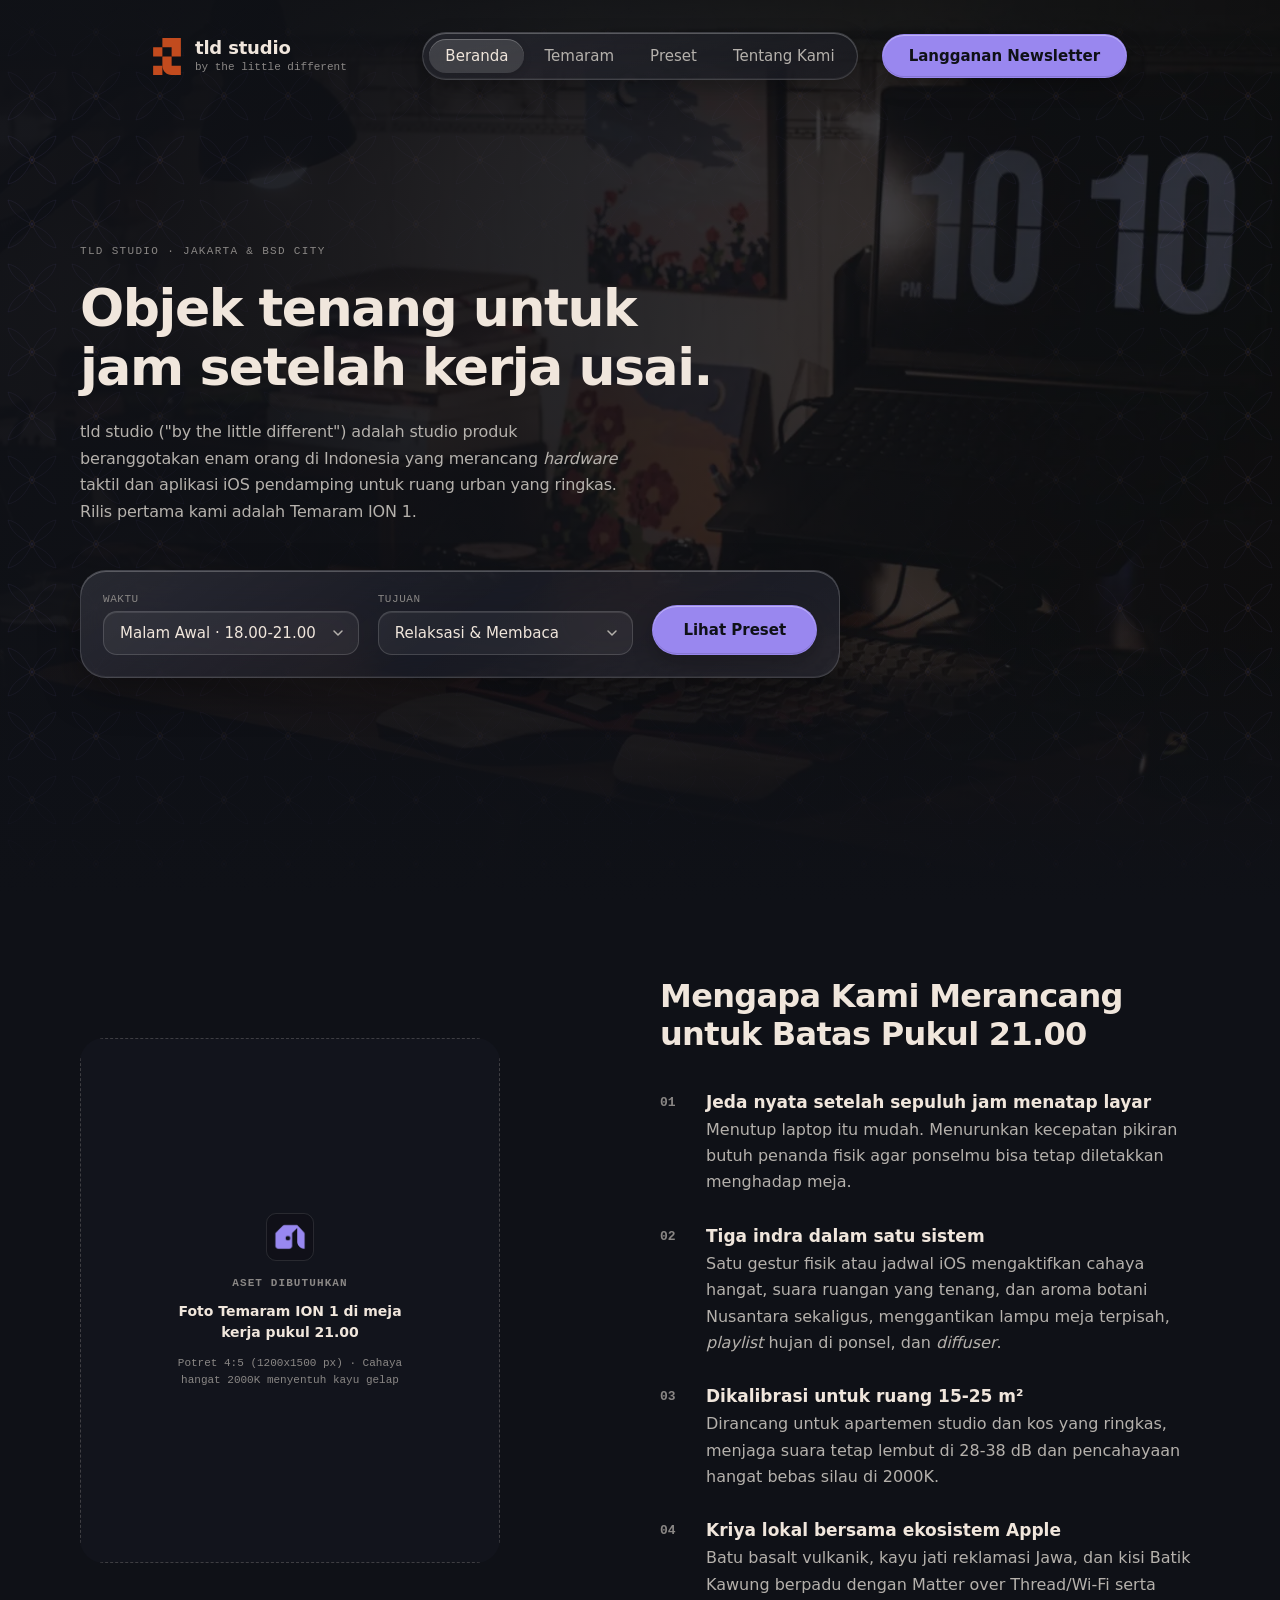
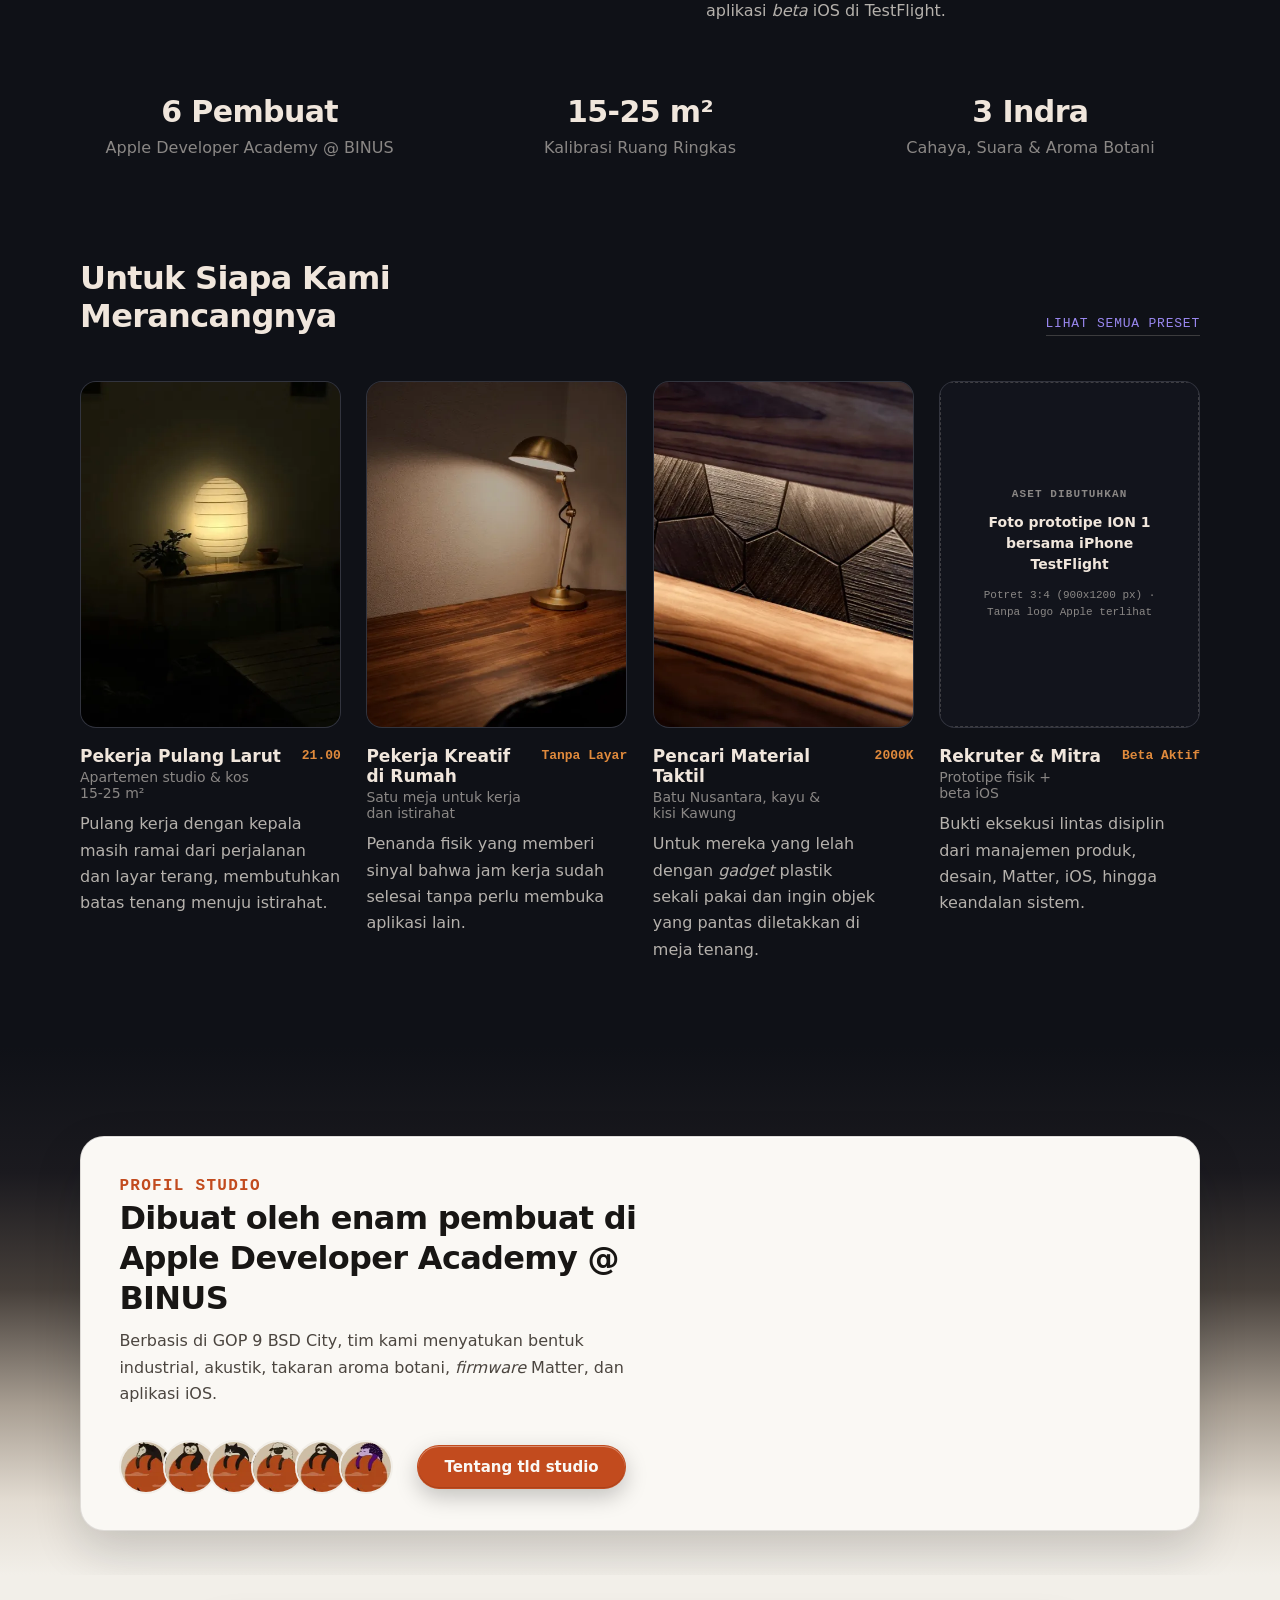
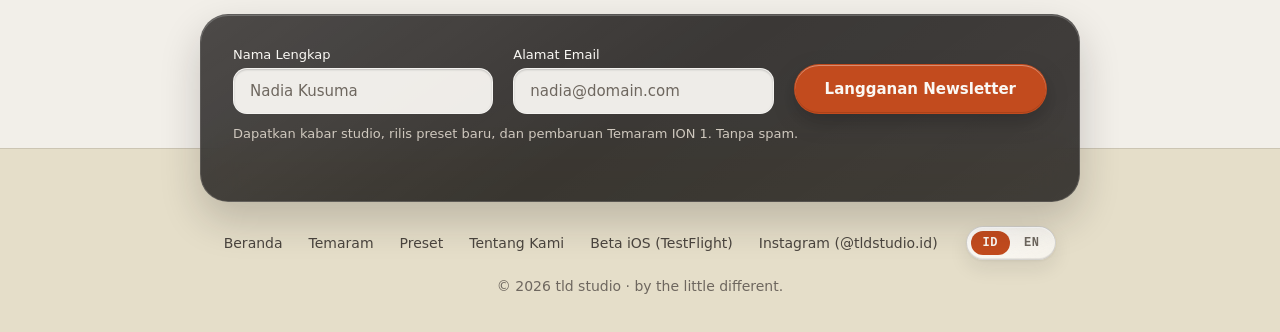
==== commit e90ce7b5: "Optimize WebP assets, defer/lazy-load scripts, and slim dist" ====
--- a/index.html
+++ b/index.html
@@ -12,6 +12,7 @@
   <meta property="og:description" content="Hardware taktil Nusantara dan aplikasi iOS pendamping yang dikalibrasi untuk ketenangan ruang 15-25 m².">
   <meta property="og:image" content="https://tldstudio.id/assets/hero-desk-night.jpg">
   <meta name="twitter:card" content="summary_large_image">
+  <link rel="preload" as="image" href="assets/hero-desk-night-w.webp" fetchpriority="high">
   <link rel="stylesheet" href="styles.css">
 </head>
 <body class="theme-night" data-page="home" data-i18n-title="meta.title.home">
@@ -163,7 +164,7 @@
       <div class="card-grid card-grid-4">
         <article class="hi-card">
           <div class="card-media">
-            <img src="assets/story-dim-room-sm.jpg" alt="Lampu meja hangat dalam ruang tidur redup" width="482" height="600" loading="lazy" decoding="async">
+            <img src="assets/story-dim-room-sm.webp" alt="Lampu meja hangat dalam ruang tidur redup" width="482" height="600" loading="lazy" decoding="async">
           </div>
           <div class="card-meta">
             <div>
@@ -177,7 +178,7 @@
 
         <article class="hi-card">
           <div class="card-media">
-            <img src="assets/story-brass-desk-sm.jpg" alt="Lampu meja hangat di atas meja kayu" width="482" height="600" loading="lazy" decoding="async">
+            <img src="assets/story-brass-desk-sm.webp" alt="Lampu meja hangat di atas meja kayu" width="482" height="600" loading="lazy" decoding="async">
           </div>
           <div class="card-meta">
             <div>
@@ -191,7 +192,7 @@
 
         <article class="hi-card">
           <div class="card-media">
-            <img src="assets/story-acoustic-wood-sm.jpg" alt="Detail tekstur panel akustik kayu hangat" width="482" height="600" loading="lazy" decoding="async">
+            <img src="assets/story-acoustic-wood-sm.webp" alt="Detail tekstur panel akustik kayu hangat" width="482" height="600" loading="lazy" decoding="async">
           </div>
           <div class="card-meta">
             <div>
@@ -234,12 +235,12 @@
 
           <div class="bridge-right">
             <div class="avatar-chips" aria-label="Ilustrasi enam pembuat tld studio">
-              <img class="avatar-thumb" src="assets/team-jatayu-avatar.jpg" alt="Jatayu Wicaksono" width="92" height="112" loading="lazy" decoding="async">
-              <img class="avatar-thumb" src="assets/team-tiko-avatar.jpg" alt="Tiko Nugroho" width="92" height="112" loading="lazy" decoding="async">
-              <img class="avatar-thumb" src="assets/team-irene-avatar.jpg" alt="Irene Kresentia" width="92" height="112" loading="lazy" decoding="async">
-              <img class="avatar-thumb" src="assets/team-rio-avatar.jpg" alt="Rio Ferdian" width="92" height="112" loading="lazy" decoding="async">
-              <img class="avatar-thumb" src="assets/team-danniel-avatar.jpg" alt="Danniel Ang" width="92" height="112" loading="lazy" decoding="async">
-              <img class="avatar-thumb" src="assets/team-sapta-avatar.jpg" alt="Sapta Pradana" width="92" height="112" loading="lazy" decoding="async">
+              <img class="avatar-thumb" src="assets/team-jatayu-avatar.webp" alt="Jatayu Wicaksono" width="92" height="112" loading="lazy" decoding="async">
+              <img class="avatar-thumb" src="assets/team-tiko-avatar.webp" alt="Tiko Nugroho" width="92" height="112" loading="lazy" decoding="async">
+              <img class="avatar-thumb" src="assets/team-irene-avatar.webp" alt="Irene Kresentia" width="92" height="112" loading="lazy" decoding="async">
+              <img class="avatar-thumb" src="assets/team-rio-avatar.webp" alt="Rio Ferdian" width="92" height="112" loading="lazy" decoding="async">
+              <img class="avatar-thumb" src="assets/team-danniel-avatar.webp" alt="Danniel Ang" width="92" height="112" loading="lazy" decoding="async">
+              <img class="avatar-thumb" src="assets/team-sapta-avatar.webp" alt="Sapta Pradana" width="92" height="112" loading="lazy" decoding="async">
             </div>
             <a href="about.html" class="btn-cta" data-i18n="home.bridgeCta">Tentang tld studio</a>
           </div>
@@ -286,8 +287,8 @@
     </div>
   </footer>
 
-  <script src="presets-data.js"></script>
-  <script src="i18n.js"></script>
-  <script src="main.js"></script>
+  <script src="presets-data.js" defer></script>
+  <script src="i18n.js" defer></script>
+  <script src="main.js" defer></script>
 </body>
 </html>
--- a/styles.css
+++ b/styles.css
@@ -200,7 +200,7 @@
   background-image:
     linear-gradient(to bottom, rgba(15, 17, 23, 0) 68%, var(--bg-page) 100%),
     linear-gradient(100deg, rgba(15, 17, 23, 0.96) 0%, rgba(15, 17, 23, 0.86) 46%, rgba(15, 17, 23, 0.56) 100%),
-    url('assets/hero-desk-night-w.jpg');
+    url('assets/hero-desk-night-w.webp');
   background-size: cover, cover, cover;
   background-position: center, center, center;
 }
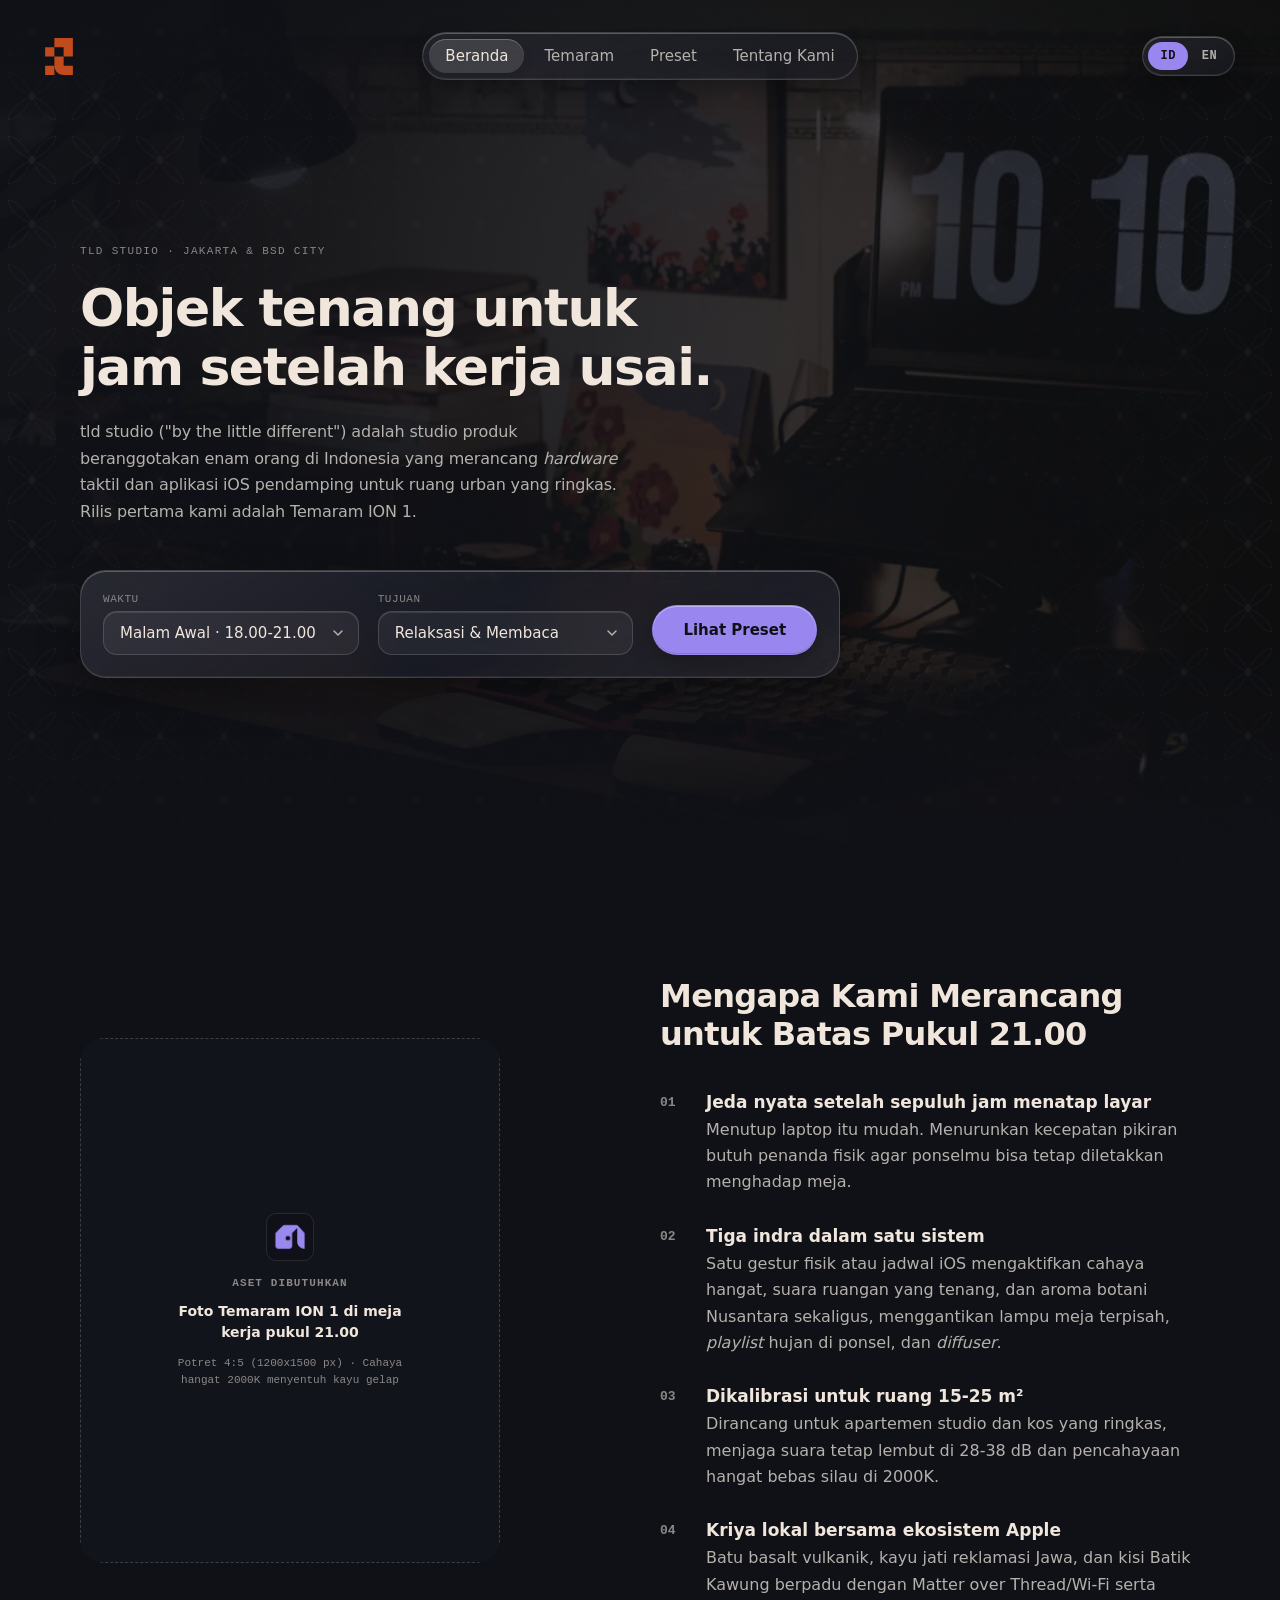
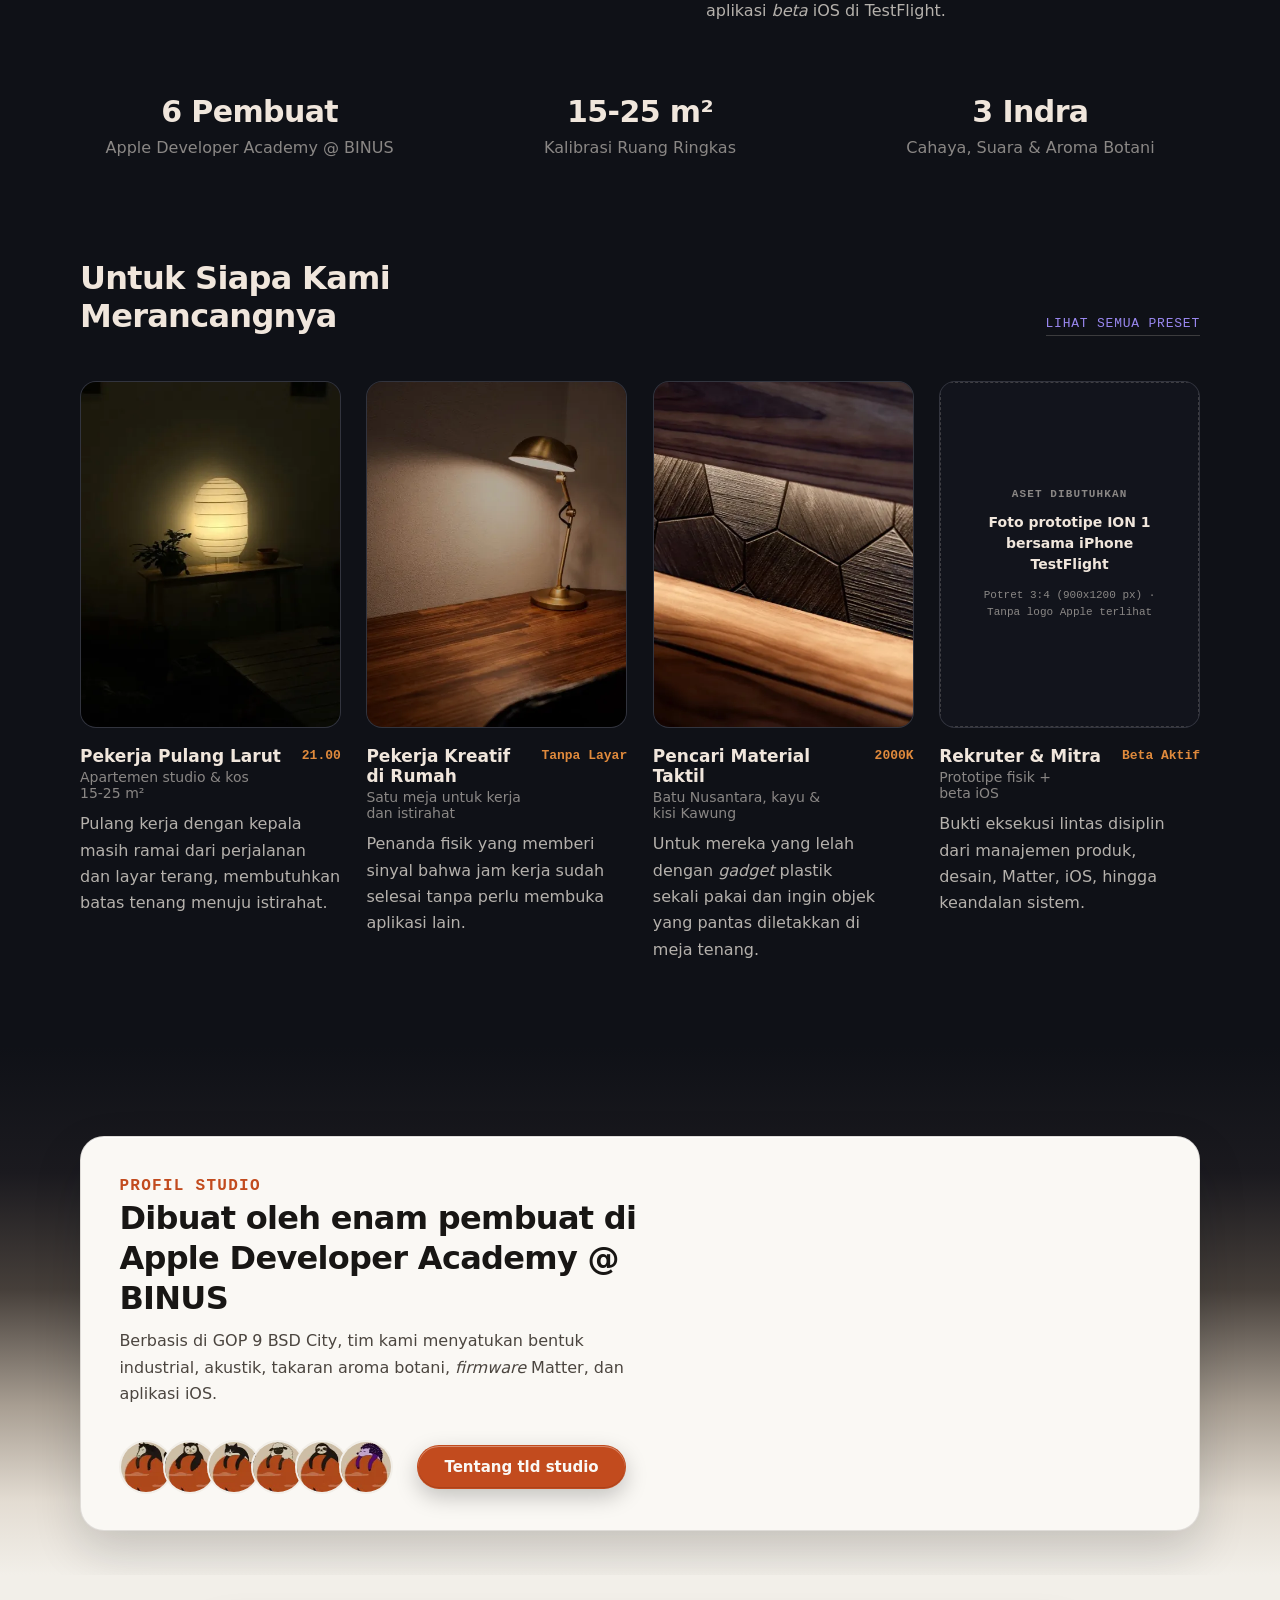
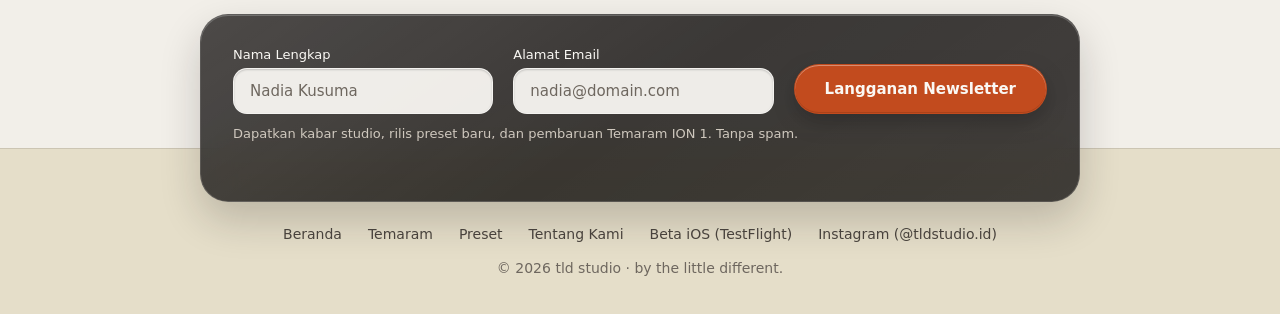
==== commit 4ed411fa: "Snap full-width header, move language switch to nav, simplify temaram hero" ====
--- a/index.html
+++ b/index.html
@@ -13,23 +13,19 @@
   <meta property="og:image" content="https://tldstudio.id/assets/hero-desk-night.jpg">
   <meta name="twitter:card" content="summary_large_image">
   <link rel="preload" as="image" href="assets/hero-desk-night-w.webp" fetchpriority="high">
-  <link rel="stylesheet" href="styles.css">
+  <link rel="stylesheet" href="styles.css?v=2">
 </head>
 <body class="theme-night" data-page="home" data-i18n-title="meta.title.home">
   <a class="skip-link" href="#main-content" data-i18n="nav.skip">Langsung ke konten</a>
   <header class="site-hero">
     <nav class="site-nav" data-site-nav aria-label="Navigasi utama">
-      <a href="index.html" class="brand-lockup">
+      <a href="index.html" class="brand-lockup" aria-label="tld studio">
         <svg class="brand-mark-svg" viewBox="0 0 36 48" width="28" height="37" fill="currentColor" aria-hidden="true">
           <path d="M12 0h24v24H24V12H12V0Z"/>
           <rect x="0" y="12" width="12" height="12"/>
           <rect x="0" y="36" width="12" height="12"/>
           <path d="M12 24h12v12h12v12H24c-6.627 0-12-5.373-12-12V24Z"/>
         </svg>
-        <span class="brand-text">
-          <span class="brand-name">tld studio</span>
-          <span class="brand-sub">by the little different</span>
-        </span>
       </a>
 
       <ul id="primary-menu" class="nav-links">
@@ -37,18 +33,14 @@
         <li><a href="temaram.html" data-i18n="nav.temaram">Temaram</a></li>
         <li><a href="presets.html" data-i18n="nav.presets">Preset</a></li>
         <li><a href="about.html" data-i18n="nav.about">Tentang Kami</a></li>
-        <li class="nav-mobile-extras">
-          <a href="#newsletter" class="btn-cta" data-i18n="nav.cta">Langganan Newsletter</a>
-          <div class="lang-switch" role="group" aria-label="Language switcher">
-            <button type="button" class="lang-btn" data-lang-btn="id" aria-pressed="true">ID</button>
-            <button type="button" class="lang-btn" data-lang-btn="en" aria-pressed="false">EN</button>
-          </div>
-        </li>
       </ul>
 
       <div class="nav-right">
+        <div class="lang-switch" role="group" aria-label="Language switcher">
+          <button type="button" class="lang-btn" data-lang-btn="id" aria-pressed="true">ID</button>
+          <button type="button" class="lang-btn" data-lang-btn="en" aria-pressed="false">EN</button>
+        </div>
         <button type="button" class="nav-toggle" data-nav-toggle aria-expanded="false" aria-controls="primary-menu" data-i18n="nav.menu">Menu</button>
-        <a href="#newsletter" class="btn-cta nav-cta" data-i18n="nav.cta">Langganan Newsletter</a>
       </div>
     </nav>
 
@@ -278,17 +270,13 @@
           <li><a href="https://testflight.apple.com/join/dyy841pX" target="_blank" rel="noopener noreferrer" data-i18n="footer.linkBeta">Beta iOS (TestFlight)</a></li>
           <li><a href="https://www.instagram.com/tldstudio.id/" target="_blank" rel="noopener noreferrer" data-i18n="footer.linkIg">Instagram (@tldstudio.id)</a></li>
         </ul>
-        <div class="lang-switch" role="group" aria-label="Language switcher">
-          <button type="button" class="lang-btn" data-lang-btn="id" aria-pressed="true">ID</button>
-          <button type="button" class="lang-btn" data-lang-btn="en" aria-pressed="false">EN</button>
-        </div>
       </div>
       <p class="footer-copy" data-i18n="footer.copy">&copy; 2026 tld studio &middot; by the little different.</p>
     </div>
   </footer>
 
   <script src="presets-data.js" defer></script>
-  <script src="i18n.js" defer></script>
+  <script src="i18n.js?v=2" defer></script>
   <script src="main.js" defer></script>
 </body>
 </html>
--- a/styles.css
+++ b/styles.css
@@ -265,11 +265,10 @@
   mask-composite: intersect;
 }
 
-/* 3-Column Centered Desktop Navbar (Logo Left | Links Center | Subscribe Right) */
+/* 3-Column Full-Width Navbar (Logo Left | Links Center | Lang Switch Right) */
 .site-nav {
-  max-width: 1440px;
-  margin: 0 auto;
-  padding: clamp(20px, 2.5vw, 36px) var(--gutter) 0;
+  width: 100%;
+  padding: clamp(20px, 2.5vw, 36px) clamp(20px, 3.5vw, 52px) 0;
   display: grid;
   grid-template-columns: 1fr auto 1fr;
   align-items: center;
@@ -282,7 +281,7 @@
   justify-self: start;
   display: inline-flex;
   align-items: center;
-  gap: 14px;
+  border-radius: 6px;
   text-decoration: none;
 }
 
@@ -292,26 +291,6 @@
   height: 37px;
   color: #C24B1E;
   flex-shrink: 0;
-}
-
-.brand-text {
-  display: flex;
-  flex-direction: column;
-  line-height: 1.15;
-}
-
-.brand-name {
-  font-size: 18px;
-  font-weight: 700;
-  letter-spacing: -0.01em;
-  color: var(--ink-primary);
-}
-
-.brand-sub {
-  font-family: var(--font-mono);
-  font-size: 11px;
-  color: var(--ink-muted);
-  margin-top: 2px;
 }
 
 .nav-links {
@@ -365,10 +344,6 @@
   box-shadow: inset 0 1px 0 rgba(255, 255, 255, 0.78), 0 1px 4px rgba(24, 22, 20, 0.08);
 }
 
-.nav-mobile-extras {
-  display: none;
-}
-
 .nav-right {
   justify-self: end;
   display: flex;
@@ -376,7 +351,7 @@
   gap: 12px;
 }
 
-/* Segmented ID | EN Switch (lives in Footer + Mobile Drawer) */
+/* Segmented ID | EN Switch (lives in Header) */
 .lang-switch {
   display: inline-flex;
   align-items: center;
@@ -385,7 +360,7 @@
   backdrop-filter: var(--glass-blur);
   border: 1px solid var(--glass-border);
   border-radius: 999px;
-  padding: 4px;
+  padding: 5px;
   gap: 2px;
   box-shadow: var(--glass-pill-shadow);
 }
@@ -394,12 +369,12 @@
   appearance: none;
   border: none;
   background: transparent;
-  color: var(--ink-muted);
+  color: var(--ink-secondary);
   font-family: var(--font-mono);
   font-size: 12px;
   font-weight: 600;
   letter-spacing: 0.04em;
-  padding: 5px 12px;
+  padding: 7px 12px;
   border-radius: 999px;
   cursor: pointer;
   transition: background-color 0.2s ease, color 0.2s ease;
@@ -527,6 +502,14 @@
   text-wrap: pretty;
 }
 
+.hero-actions {
+  margin-top: clamp(28px, 3vw, 40px);
+  display: flex;
+  align-items: center;
+  gap: 14px;
+  flex-wrap: wrap;
+}
+
 .floating-bar {
   margin-top: clamp(32px, 3.5vw, 48px);
   background: var(--glass-bg);
@@ -661,33 +644,6 @@
   height: 48px;
   border-radius: 10px;
   border: 1px solid var(--border-hairline);
-}
-
-.hero-asset-note {
-  position: absolute;
-  right: var(--gutter);
-  bottom: 28px;
-  max-width: 340px;
-  background: var(--glass-bg-subtle);
-  -webkit-backdrop-filter: var(--glass-blur);
-  backdrop-filter: var(--glass-blur);
-  border: 1px dashed var(--border-strong);
-  border-radius: 16px;
-  padding: 12px 16px;
-  z-index: 3;
-  box-shadow: var(--glass-pill-shadow);
-}
-
-.hero-asset-note .asset-badge {
-  margin-bottom: 4px;
-}
-
-.hero-asset-note p {
-  margin: 4px 0 0;
-  font-family: var(--font-mono);
-  font-size: 11px;
-  line-height: 1.5;
-  color: var(--ink-secondary);
 }
 
 /* Section 2: Features 2-Column + Stats Strip */
@@ -1837,35 +1793,7 @@
   color: #6E675F;
 }
 
-body.theme-night:not([data-page="presets"]) .footer-base .lang-switch {
-  background: linear-gradient(155deg, rgba(255, 255, 255, 0.82) 0%, rgba(255, 255, 255, 0.42) 100%), rgba(246, 243, 237, 0.62);
-  border-color: rgba(24, 22, 20, 0.16);
-  box-shadow: 0 8px 20px rgba(24, 22, 20, 0.09), 0 1px 3px rgba(24, 22, 20, 0.06), inset 0 1px 0 rgba(255, 255, 255, 0.94), inset 0 -1px 0 rgba(24, 22, 20, 0.07);
-}
-
-body.theme-night:not([data-page="presets"]) .footer-base .lang-btn {
-  color: #6E675F;
-}
-
-body.theme-night:not([data-page="presets"]) .footer-base .lang-btn:hover,
-body.theme-night:not([data-page="presets"]) .footer-base .lang-btn:focus-visible {
-  color: #181614;
-}
-
-body.theme-night:not([data-page="presets"]) .footer-base .lang-btn[aria-pressed="true"] {
-  background-color: #C24B1E;
-  color: #FAF8F4;
-}
-
 /* Adaptive Breakpoints */
-@media (max-width: 1279px) {
-  .hero-asset-note {
-    position: static;
-    margin: 24px var(--gutter) 0;
-    max-width: 480px;
-  }
-}
-
 @media (max-width: 1180px) {
   .card-grid-5 {
     grid-template-columns: repeat(3, minmax(0, 1fr));
@@ -1878,10 +1806,6 @@
     gap: 16px;
   }
 
-  .brand-sub {
-    white-space: nowrap;
-  }
-
   .nav-links {
     padding: 5px;
     gap: 2px;
@@ -1890,11 +1814,6 @@
 
   .nav-links a {
     padding: 7px 11px;
-  }
-
-  .nav-right .btn-cta {
-    padding: 10px 18px;
-    font-size: 14px;
   }
 }
 
@@ -1958,10 +1877,15 @@
   .site-nav {
     grid-template-columns: 1fr auto;
     gap: 14px;
+    padding-inline: var(--gutter);
   }
 
   .brand-lockup {
     min-height: 44px;
+  }
+
+  .nav-right {
+    gap: 10px;
   }
 
   .nav-toggle {
@@ -1971,10 +1895,6 @@
     min-height: 44px;
     min-width: 68px;
     padding: 10px 18px;
-  }
-
-  .nav-right .nav-cta {
-    display: none;
   }
 
   .nav-links {
@@ -2008,17 +1928,6 @@
     display: flex;
   }
 
-  .nav-mobile-extras {
-    display: flex;
-    align-items: center;
-    justify-content: space-between;
-    gap: 12px;
-    width: 100%;
-    padding-top: 10px;
-    border-top: 1px solid var(--border-hairline);
-    margin-top: 4px;
-  }
-
   .preset-detail-grid {
     grid-template-columns: 1fr;
     gap: 32px;
@@ -2116,14 +2025,14 @@
   }
 
   .lang-switch {
-    gap: 8px;
+    gap: 4px;
     padding: 4px;
   }
 
   .lang-btn {
     min-height: 44px;
     min-width: 44px;
-    padding: 10px 14px;
+    padding: 10px 12px;
   }
 
   .footer-submit {
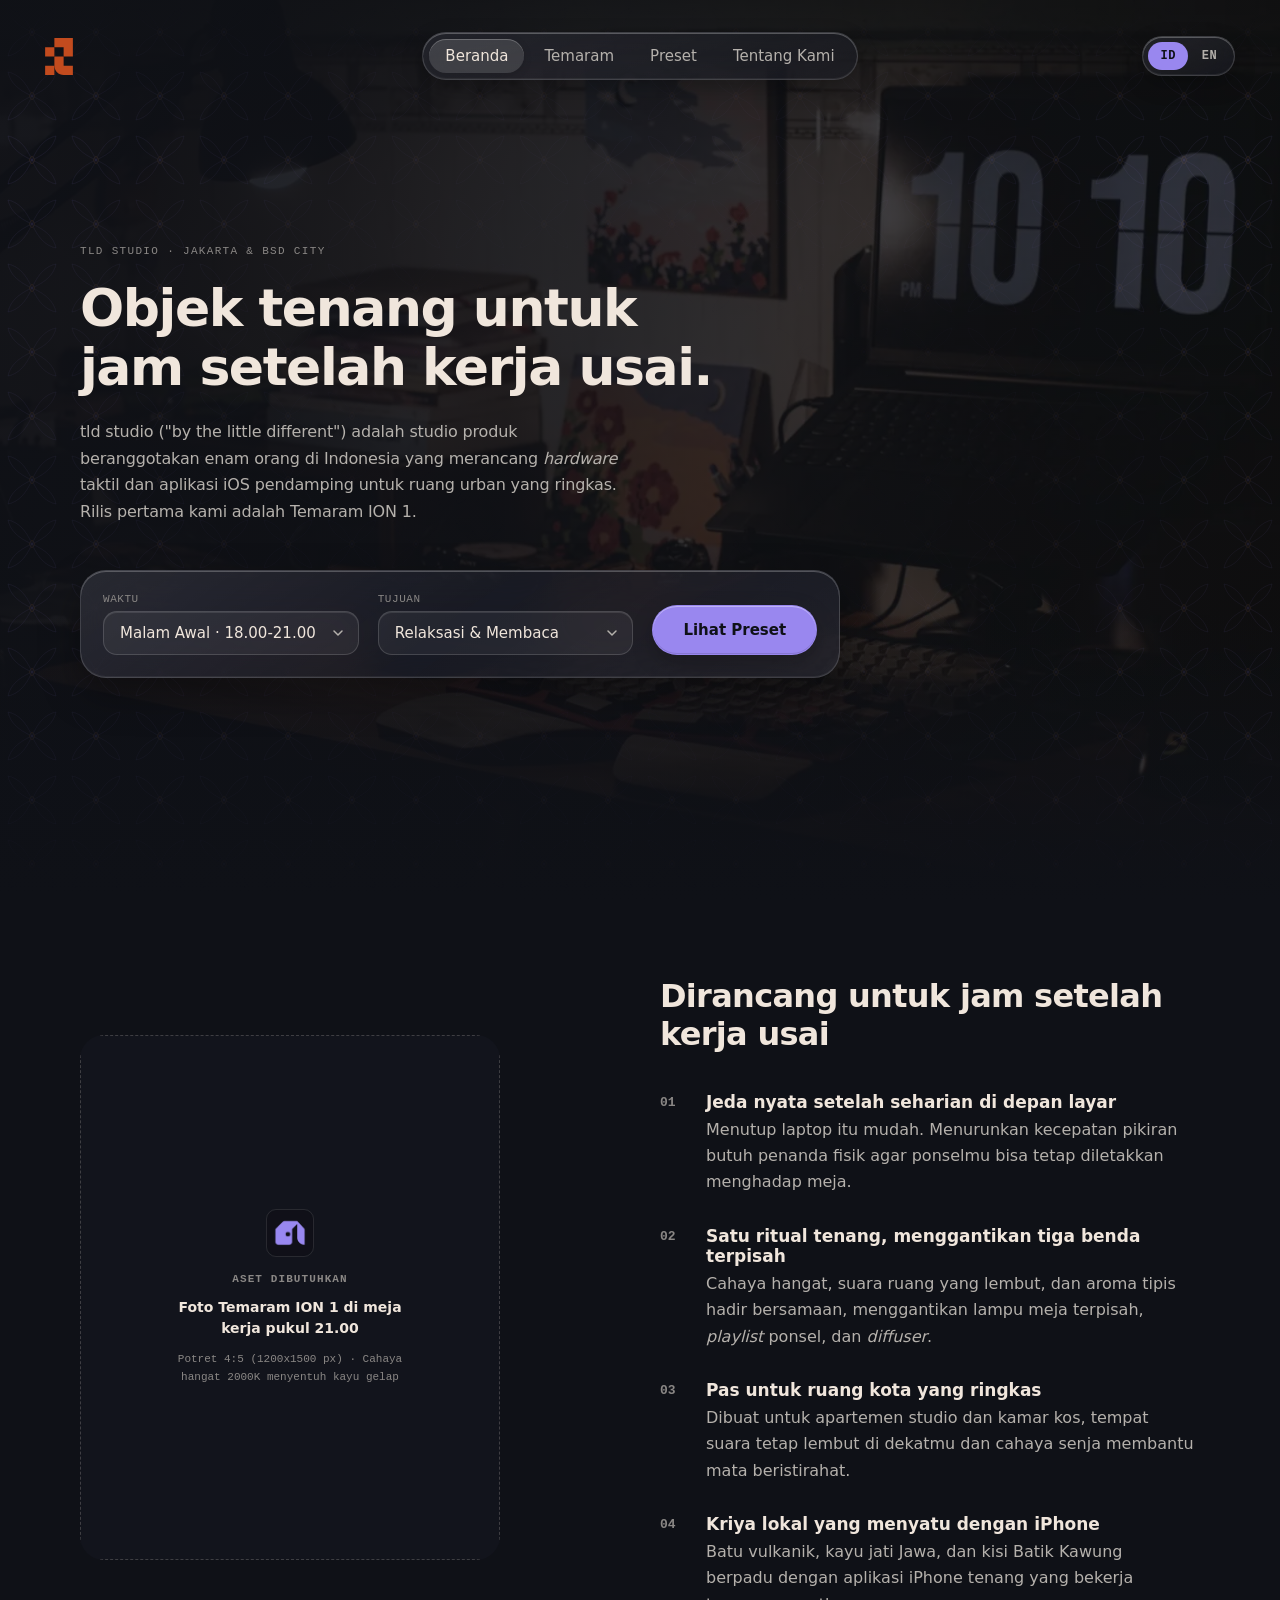
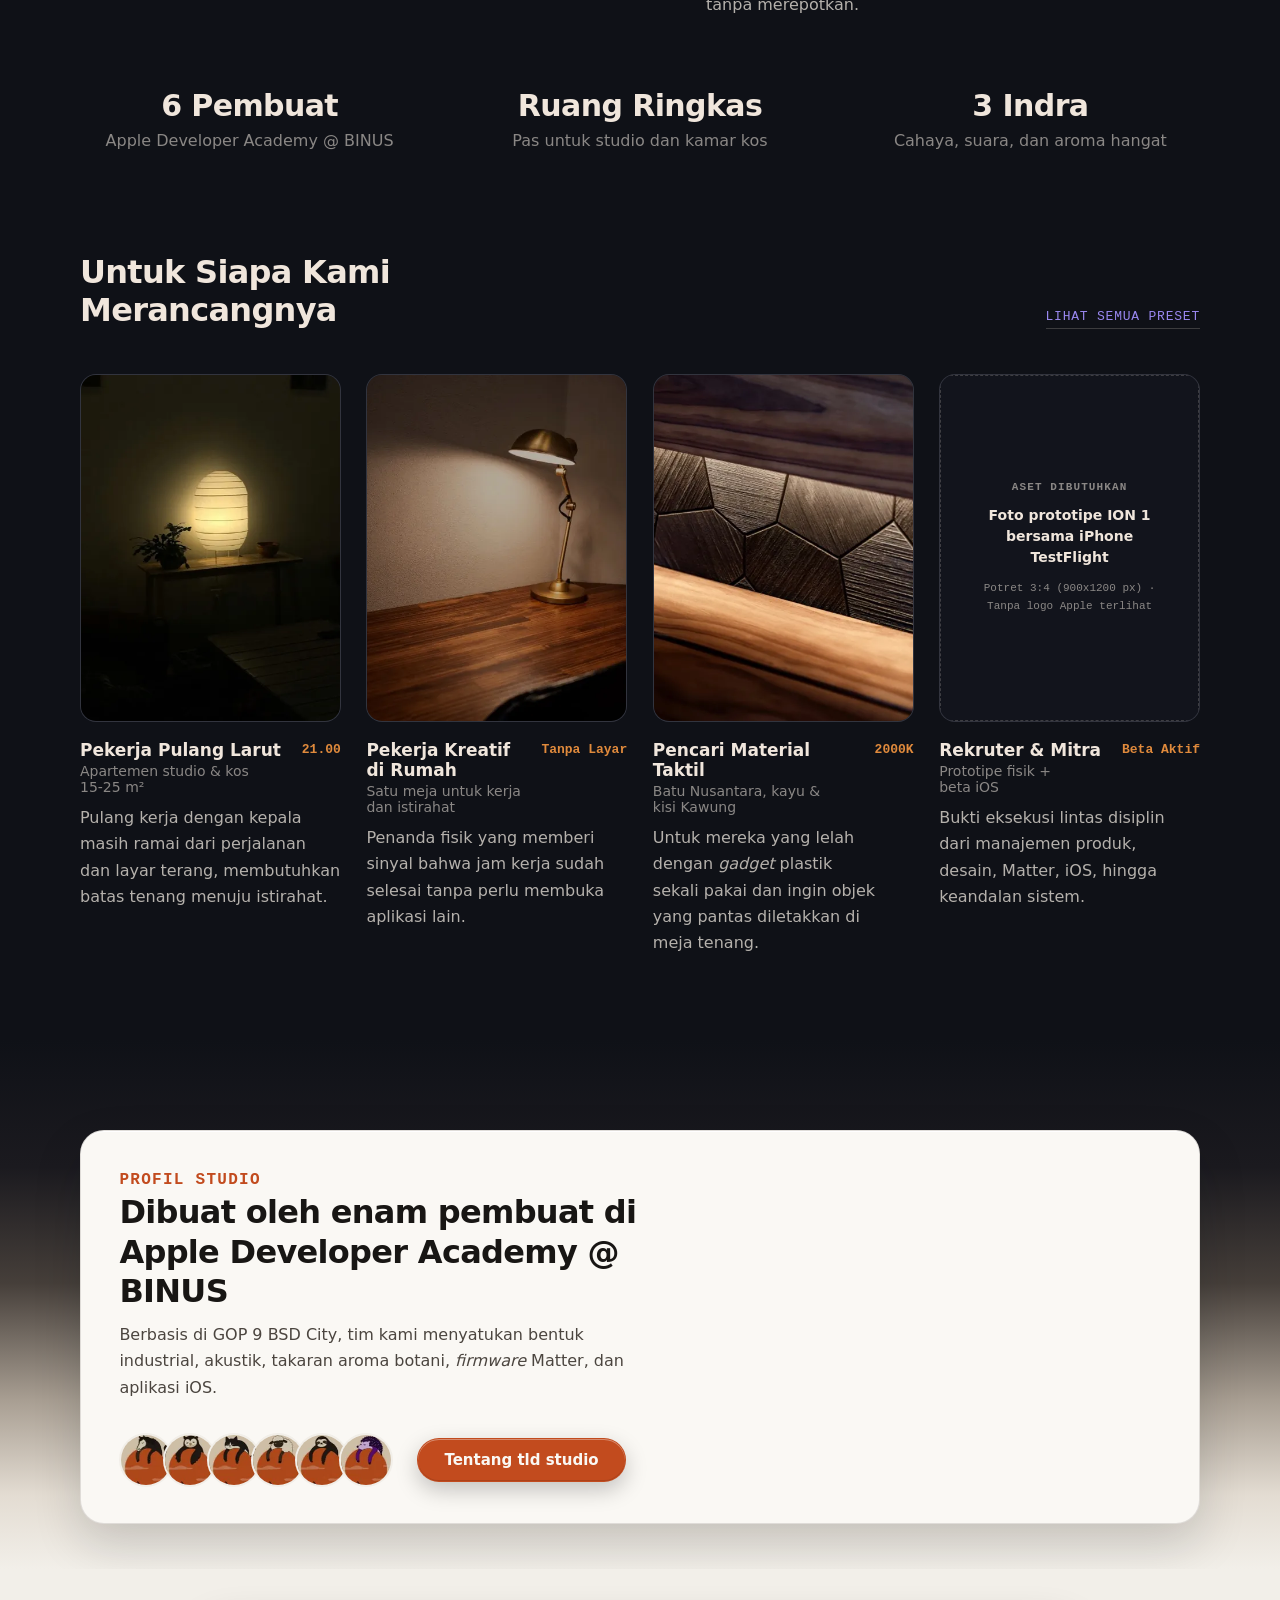
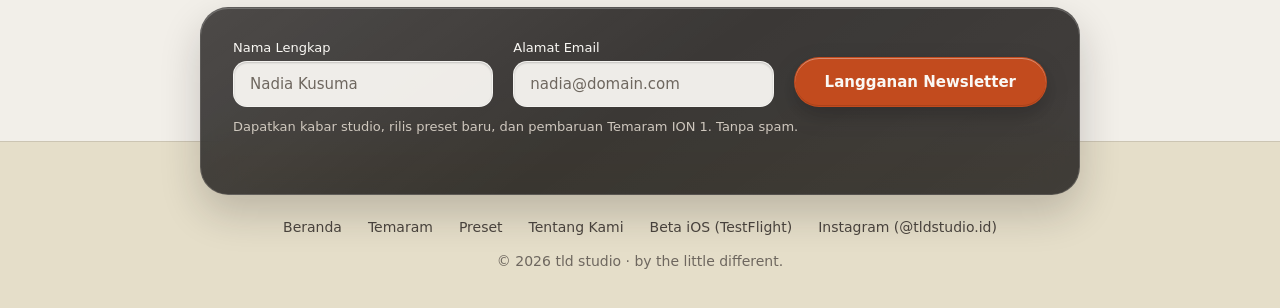
==== commit c9c92418: "Make homepage feature section less technical and more outcome-focused" ====
--- a/index.html
+++ b/index.html
@@ -13,7 +13,7 @@
   <meta property="og:image" content="https://tldstudio.id/assets/hero-desk-night.jpg">
   <meta name="twitter:card" content="summary_large_image">
   <link rel="preload" as="image" href="assets/hero-desk-night-w.webp" fetchpriority="high">
-  <link rel="stylesheet" href="styles.css?v=2">
+  <link rel="stylesheet" href="styles.css?v=3">
 </head>
 <body class="theme-night" data-page="home" data-i18n-title="meta.title.home">
   <a class="skip-link" href="#main-content" data-i18n="nav.skip">Langsung ke konten</a>
@@ -94,12 +94,12 @@
         </div>
 
         <div class="feature-list">
-          <h2 class="section-heading" data-i18n="home.featureHeading">Mengapa Kami Merancang untuk Batas Pukul 21.00</h2>
+          <h2 class="section-heading" data-i18n="home.featureHeading">Dirancang untuk jam setelah kerja usai</h2>
           <div class="numbered-list">
             <div class="numbered-item">
               <div class="item-num">01</div>
               <div class="item-copy">
-                <h3 data-i18n="home.num1Title">Jeda nyata setelah sepuluh jam menatap layar</h3>
+                <h3 data-i18n="home.num1Title">Jeda nyata setelah seharian di depan layar</h3>
                 <p data-i18n="home.num1Body">Menutup laptop itu mudah. Menurunkan kecepatan pikiran butuh penanda fisik agar ponselmu bisa tetap diletakkan menghadap meja.</p>
               </div>
             </div>
@@ -107,24 +107,24 @@
             <div class="numbered-item">
               <div class="item-num">02</div>
               <div class="item-copy">
-                <h3 data-i18n="home.num2Title">Tiga indra dalam satu sistem</h3>
-                <p data-i18n-html="home.num2BodyHtml">Satu gestur fisik atau jadwal iOS mengaktifkan cahaya hangat, suara ruangan yang tenang, dan aroma botani Nusantara sekaligus, menggantikan lampu meja terpisah, <em>playlist</em> hujan di ponsel, dan <em>diffuser</em>.</p>
+                <h3 data-i18n="home.num2Title">Satu ritual tenang, menggantikan tiga benda terpisah</h3>
+                <p data-i18n-html="home.num2BodyHtml">Cahaya hangat, suara ruang yang lembut, dan aroma tipis hadir bersamaan, menggantikan lampu meja terpisah, <em>playlist</em> ponsel, dan <em>diffuser</em>.</p>
               </div>
             </div>
 
             <div class="numbered-item">
               <div class="item-num">03</div>
               <div class="item-copy">
-                <h3 data-i18n="home.num3Title">Dikalibrasi untuk ruang 15-25&nbsp;m²</h3>
-                <p data-i18n-html="home.num3BodyHtml">Dirancang untuk apartemen studio dan kos yang ringkas, menjaga suara tetap lembut di 28-38&nbsp;dB dan pencahayaan hangat bebas silau di 2000K.</p>
+                <h3 data-i18n="home.num3Title">Pas untuk ruang kota yang ringkas</h3>
+                <p data-i18n-html="home.num3BodyHtml">Dibuat untuk apartemen studio dan kamar kos, tempat suara tetap lembut di dekatmu dan cahaya senja membantu mata beristirahat.</p>
               </div>
             </div>
 
             <div class="numbered-item">
               <div class="item-num">04</div>
               <div class="item-copy">
-                <h3 data-i18n="home.num4Title">Kriya lokal bersama ekosistem Apple</h3>
-                <p data-i18n-html="home.num4BodyHtml">Batu basalt vulkanik, kayu jati reklamasi Jawa, dan kisi Batik Kawung berpadu dengan Matter over Thread/Wi-Fi serta aplikasi <em>beta</em> iOS di TestFlight.</p>
+                <h3 data-i18n="home.num4Title">Kriya lokal yang menyatu dengan iPhone</h3>
+                <p data-i18n-html="home.num4BodyHtml">Batu vulkanik, kayu jati Jawa, dan kisi Batik Kawung berpadu dengan aplikasi iPhone tenang yang bekerja tanpa merepotkan.</p>
               </div>
             </div>
           </div>
@@ -137,12 +137,12 @@
           <p class="stat-label" data-i18n="home.stat1Label">Apple Developer Academy @ BINUS</p>
         </div>
         <div class="stat-item">
-          <p class="stat-value" data-i18n="home.stat2Value">15-25&nbsp;m²</p>
-          <p class="stat-label" data-i18n="home.stat2Label">Kalibrasi Ruang Ringkas</p>
+          <p class="stat-value" data-i18n="home.stat2Value">Ruang Ringkas</p>
+          <p class="stat-label" data-i18n="home.stat2Label">Pas untuk studio dan kamar kos</p>
         </div>
         <div class="stat-item">
           <p class="stat-value" data-i18n="home.stat3Value">3 Indra</p>
-          <p class="stat-label" data-i18n="home.stat3Label">Cahaya, Suara &amp; Aroma Botani</p>
+          <p class="stat-label" data-i18n="home.stat3Label">Cahaya, suara, dan aroma hangat</p>
         </div>
       </div>
     </section>
@@ -276,7 +276,7 @@
   </footer>
 
   <script src="presets-data.js" defer></script>
-  <script src="i18n.js?v=2" defer></script>
+  <script src="i18n.js?v=5" defer></script>
   <script src="main.js" defer></script>
 </body>
 </html>
--- a/styles.css
+++ b/styles.css
@@ -177,9 +177,9 @@
 }
 
 .bridge-card.is-studio-register a:focus-visible,
-body.theme-night:not([data-page="presets"]) .footer-base a:focus-visible,
-body.theme-night:not([data-page="presets"]) .footer-base button:focus-visible,
-body.theme-night:not([data-page="presets"]) .footer-form-card button:focus-visible {
+body.theme-night:not([data-page="presets"]):not([data-page="about"]) .footer-base a:focus-visible,
+body.theme-night:not([data-page="presets"]):not([data-page="about"]) .footer-base button:focus-visible,
+body.theme-night:not([data-page="presets"]):not([data-page="about"]) .footer-form-card button:focus-visible {
   outline-color: #C24B1E;
 }
 
@@ -207,6 +207,15 @@
 
 body.theme-night[data-page="temaram"] .site-hero {
   background-image: radial-gradient(ellipse at 78% 48%, rgba(224, 138, 60, 0.16), transparent 54%);
+  background-size: cover;
+  background-position: center;
+}
+
+body.theme-night[data-page="about"] .site-hero {
+  min-height: min(92svh, 820px);
+  background-image:
+    radial-gradient(ellipse 68% 58% at 78% 24%, rgba(194, 75, 30, 0.16), transparent 56%),
+    radial-gradient(ellipse 52% 46% at 18% 72%, rgba(153, 135, 239, 0.08), transparent 60%);
   background-size: cover;
   background-position: center;
 }
@@ -1381,6 +1390,9 @@
   height: auto;
   aspect-ratio: 3 / 4;
   border-radius: 12px;
+  background-color: #E9E3D8;
+  border-color: rgba(240, 230, 220, 0.18);
+  box-shadow: 0 14px 32px rgba(0, 0, 0, 0.30);
   cursor: pointer;
 }
 
@@ -1713,7 +1725,7 @@
 }
 
 /* Night-to-Studio-Paper dusk transition & shared tld studio footer across dark narrative pages */
-body.theme-night:not([data-page="presets"]) .bridge-section {
+body.theme-night:not([data-page="presets"]):not([data-page="about"]) .bridge-section {
   padding: clamp(64px, 7vw, 104px) 0 clamp(32px, 3.5vw, 48px);
   background: linear-gradient(
     to bottom,
@@ -1726,70 +1738,70 @@
   );
 }
 
-body.theme-night:not([data-page="presets"]) .site-footer {
+body.theme-night:not([data-page="presets"]):not([data-page="about"]) .site-footer {
   margin-top: 0;
   padding-top: clamp(24px, 3vw, 40px);
   background-color: #F2EFE9;
 }
 
-body.theme-night:not([data-page="presets"]) .footer-form-card {
+body.theme-night:not([data-page="presets"]):not([data-page="about"]) .footer-form-card {
   background: linear-gradient(145deg, rgba(255, 255, 255, 0.11) 0%, rgba(255, 255, 255, 0.02) 50%, rgba(255, 255, 255, 0.055) 100%), rgba(24, 22, 20, 0.86);
   border-color: rgba(255, 255, 255, 0.14);
   color: #FAF8F4;
   box-shadow: 0 18px 40px rgba(24, 22, 20, 0.20), inset 0 1px 0 rgba(255, 255, 255, 0.22);
 }
 
-body.theme-night:not([data-page="presets"]) .footer-form-card .form-field input {
+body.theme-night:not([data-page="presets"]):not([data-page="about"]) .footer-form-card .form-field input {
   background-color: rgba(250, 248, 244, 0.94);
   color: #181614;
   border-color: rgba(255, 255, 255, 0.34);
 }
 
-body.theme-night:not([data-page="presets"]) .footer-form-card .form-field input::placeholder {
+body.theme-night:not([data-page="presets"]):not([data-page="about"]) .footer-form-card .form-field input::placeholder {
   color: #6E675F;
 }
 
-body.theme-night:not([data-page="presets"]) .footer-form-card .form-field input:focus {
+body.theme-night:not([data-page="presets"]):not([data-page="about"]) .footer-form-card .form-field input:focus {
   outline-color: #C24B1E;
 }
 
-body.theme-night:not([data-page="presets"]) .footer-form-card .footer-submit {
+body.theme-night:not([data-page="presets"]):not([data-page="about"]) .footer-form-card .footer-submit {
   background-color: #C24B1E;
   color: #FAF8F4;
 }
 
-body.theme-night:not([data-page="presets"]) .footer-form-card .footer-submit:hover,
-body.theme-night:not([data-page="presets"]) .footer-form-card .footer-submit:focus-visible {
+body.theme-night:not([data-page="presets"]):not([data-page="about"]) .footer-form-card .footer-submit:hover,
+body.theme-night:not([data-page="presets"]):not([data-page="about"]) .footer-form-card .footer-submit:focus-visible {
   background-color: #A63D16;
 }
 
-body.theme-night:not([data-page="presets"]) .footer-form-card .form-note {
+body.theme-night:not([data-page="presets"]):not([data-page="about"]) .footer-form-card .form-note {
   color: #CFC8BE;
 }
 
-body.theme-night:not([data-page="presets"]) .footer-form-card .form-note a {
+body.theme-night:not([data-page="presets"]):not([data-page="about"]) .footer-form-card .form-note a {
   color: #F4A27E;
 }
 
-body.theme-night:not([data-page="presets"]) .footer-form-card .form-status {
+body.theme-night:not([data-page="presets"]):not([data-page="about"]) .footer-form-card .form-status {
   color: #F2EFE9;
 }
 
-body.theme-night:not([data-page="presets"]) .footer-base {
+body.theme-night:not([data-page="presets"]):not([data-page="about"]) .footer-base {
   background-color: #E5DEC9;
   border-top: 1px solid rgba(24, 22, 20, 0.12);
 }
 
-body.theme-night:not([data-page="presets"]) .footer-links {
+body.theme-night:not([data-page="presets"]):not([data-page="about"]) .footer-links {
   color: #4B453F;
 }
 
-body.theme-night:not([data-page="presets"]) .footer-links a:hover,
-body.theme-night:not([data-page="presets"]) .footer-links a:focus-visible {
+body.theme-night:not([data-page="presets"]):not([data-page="about"]) .footer-links a:hover,
+body.theme-night:not([data-page="presets"]):not([data-page="about"]) .footer-links a:focus-visible {
   color: #C24B1E;
 }
 
-body.theme-night:not([data-page="presets"]) .footer-copy {
+body.theme-night:not([data-page="presets"]):not([data-page="about"]) .footer-copy {
   color: #6E675F;
 }
 
@@ -1826,7 +1838,8 @@
 
 @media (max-width: 960px) {
   .site-hero,
-  body.theme-studio .site-hero {
+  body.theme-studio .site-hero,
+  body.theme-night[data-page="about"] .site-hero {
     min-height: auto;
     display: block;
   }
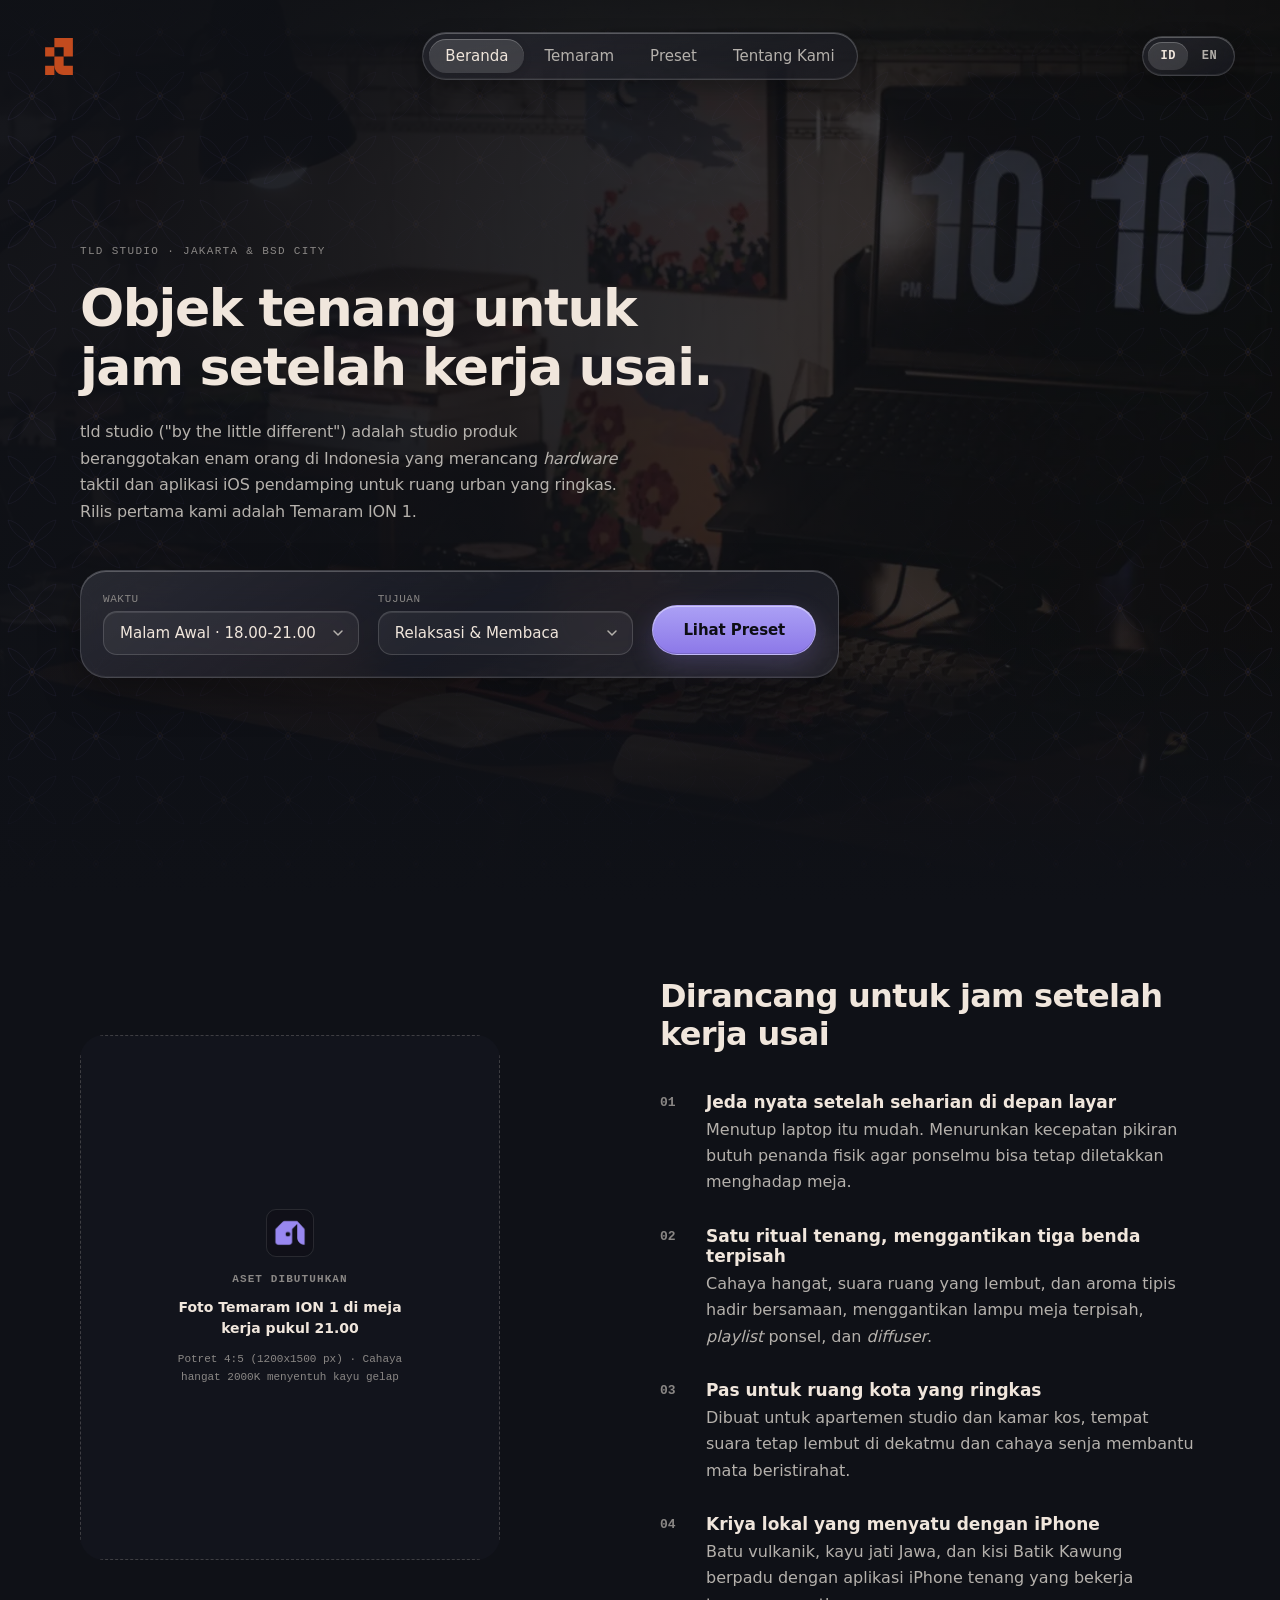
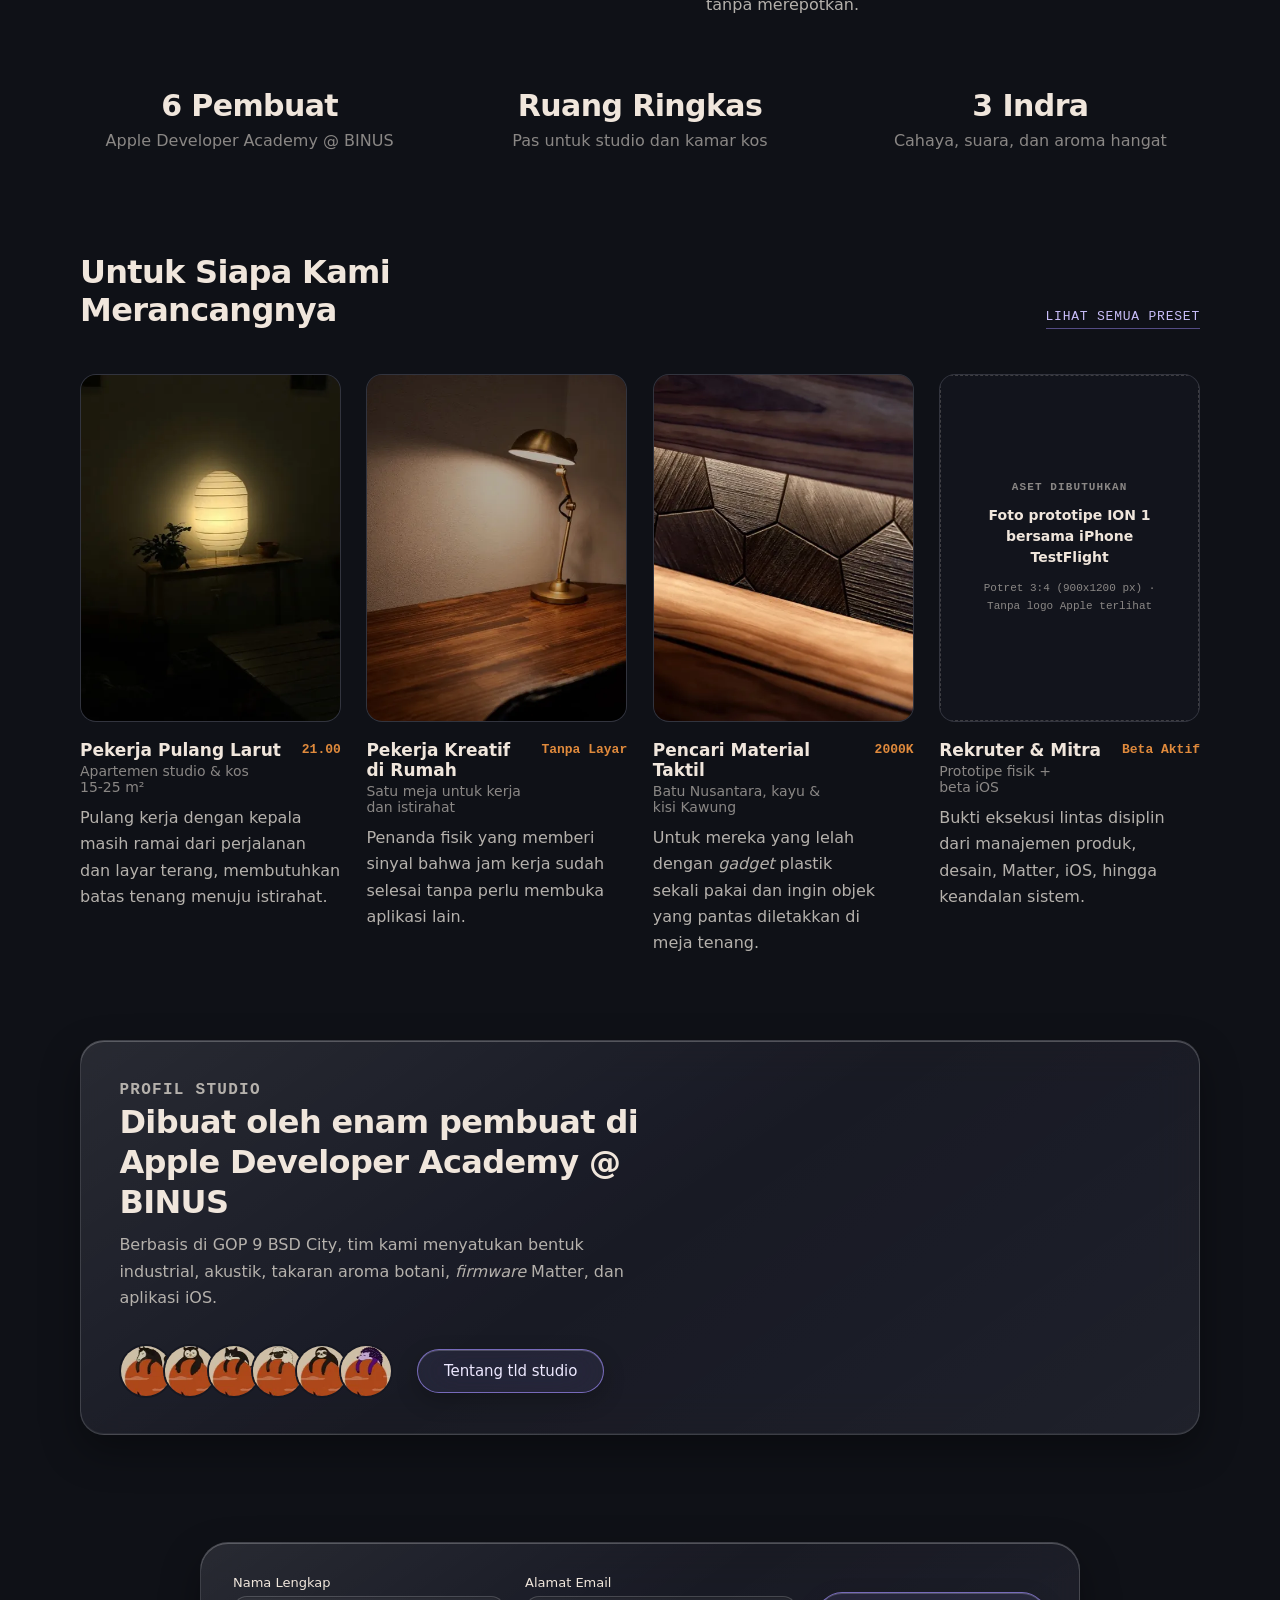
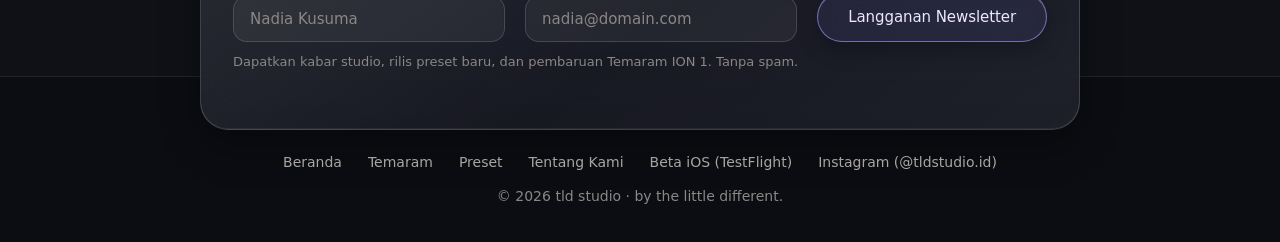
==== commit d35f1e6b: "Unify CTAs to purple with satin primary and luminous hairline ghost buttons" ====
--- a/index.html
+++ b/index.html
@@ -13,7 +13,7 @@
   <meta property="og:image" content="https://tldstudio.id/assets/hero-desk-night.jpg">
   <meta name="twitter:card" content="summary_large_image">
   <link rel="preload" as="image" href="assets/hero-desk-night-w.webp" fetchpriority="high">
-  <link rel="stylesheet" href="styles.css?v=3">
+  <link rel="stylesheet" href="styles.css?v=4">
 </head>
 <body class="theme-night" data-page="home" data-i18n-title="meta.title.home">
   <a class="skip-link" href="#main-content" data-i18n="nav.skip">Langsung ke konten</a>
@@ -218,7 +218,7 @@
 
     <section class="bridge-section" aria-label="Profil tld studio">
       <div class="bridge-inner">
-        <div class="bridge-card is-studio-register">
+        <div class="bridge-card">
           <div class="bridge-copy">
             <p class="bridge-kicker" data-i18n="home.bridgeKicker">PROFIL STUDIO</p>
             <h2 data-i18n="home.bridgeHeading">Dibuat oleh enam pembuat di Apple Developer Academy @ BINUS</h2>
@@ -234,7 +234,7 @@
               <img class="avatar-thumb" src="assets/team-danniel-avatar.webp" alt="Danniel Ang" width="92" height="112" loading="lazy" decoding="async">
               <img class="avatar-thumb" src="assets/team-sapta-avatar.webp" alt="Sapta Pradana" width="92" height="112" loading="lazy" decoding="async">
             </div>
-            <a href="about.html" class="btn-cta" data-i18n="home.bridgeCta">Tentang tld studio</a>
+            <a href="about.html" class="btn-ghost" data-i18n="home.bridgeCta">Tentang tld studio</a>
           </div>
         </div>
       </div>
@@ -253,7 +253,7 @@
             <label for="home-email" data-i18n="footer.emailLabel">Alamat Email</label>
             <input type="email" id="home-email" name="email" placeholder="nadia@domain.com" data-i18n-placeholder="footer.emailPlaceholder" autocomplete="email">
           </div>
-          <button type="submit" class="btn-cta footer-submit" data-i18n="footer.submitNewsletter">Langganan Newsletter</button>
+          <button type="submit" class="btn-ghost footer-submit" data-i18n="footer.submitNewsletter">Langganan Newsletter</button>
         </form>
         <p class="form-note" data-i18n="footer.noteNewsletter">Dapatkan kabar studio, rilis preset baru, dan pembaruan Temaram ION 1. Tanpa spam.</p>
         <p class="form-status" data-form-status role="status" aria-live="polite"></p>
--- a/styles.css
+++ b/styles.css
@@ -85,10 +85,10 @@
   --ink-primary: #F2ECE4;
   --ink-secondary: #A9A39A;
   --ink-muted: #76716A;
-  --accent: #EFE8DE;
-  --accent-hover: #DFD5C7;
-  --accent-ink: #0B0B0D;
-  --accent-tint: rgba(239, 232, 222, 0.06);
+  --accent: #9987EF;
+  --accent-hover: #AEA0F0;
+  --accent-ink: #0D0E14;
+  --accent-tint: rgba(153, 135, 239, 0.10);
   --amber: #E09648;
   --glass-bg: linear-gradient(145deg, rgba(255, 255, 255, 0.075) 0%, rgba(255, 255, 255, 0.02) 50%, rgba(255, 255, 255, 0.045) 100%), rgba(18, 18, 21, 0.60);
   --glass-bg-card: linear-gradient(145deg, rgba(255, 255, 255, 0.08) 0%, rgba(255, 255, 255, 0.02) 50%, rgba(255, 255, 255, 0.045) 100%), rgba(18, 18, 21, 0.68);
@@ -163,7 +163,7 @@
 input:focus-visible,
 select:focus-visible,
 [tabindex="0"]:focus-visible {
-  outline: 2px solid var(--accent);
+  outline: 2px solid #C8BDF8;
   outline-offset: 3px;
 }
 
@@ -172,15 +172,8 @@
 }
 
 .maker-media:focus-visible {
-  outline: 2px solid var(--accent);
+  outline: 2px solid #C8BDF8;
   outline-offset: 4px;
-}
-
-.bridge-card.is-studio-register a:focus-visible,
-body.theme-night:not([data-page="presets"]):not([data-page="about"]) .footer-base a:focus-visible,
-body.theme-night:not([data-page="presets"]):not([data-page="about"]) .footer-base button:focus-visible,
-body.theme-night:not([data-page="presets"]):not([data-page="about"]) .footer-form-card button:focus-visible {
-  outline-color: #C24B1E;
 }
 
 /* Header & Hero */
@@ -395,34 +388,78 @@
 }
 
 .lang-btn[aria-pressed="true"] {
-  background-color: var(--accent);
-  color: var(--accent-ink);
-}
-
+  background-color: var(--glass-active-pill);
+  color: var(--ink-primary);
+  box-shadow: inset 0 1px 0 rgba(255, 255, 255, 0.22);
+}
+
+/* Tier 1: Primary Satin Purple CTA */
 .btn-cta {
   display: inline-flex;
   align-items: center;
   justify-content: center;
   padding: 12px 26px;
-  background-color: var(--accent);
-  color: var(--accent-ink);
-  border: 1px solid transparent;
+  background: linear-gradient(180deg, #ABA0F5 0%, #8C78E8 100%);
+  color: #0D0E14;
+  border: 1px solid rgba(255, 255, 255, 0.28);
   border-radius: 999px;
   font-family: var(--font-sans);
   font-size: 15px;
   font-weight: 600;
+  letter-spacing: -0.005em;
   text-decoration: none;
   cursor: pointer;
   white-space: nowrap;
-  box-shadow: 0 8px 22px rgba(0, 0, 0, 0.22), inset 0 1px 0 rgba(255, 255, 255, 0.36), inset 0 -1px 0 rgba(0, 0, 0, 0.12);
-  transition: background-color 0.2s ease, transform 0.2s ease, box-shadow 0.2s ease;
+  box-shadow: 0 10px 26px rgba(153, 135, 239, 0.22), inset 0 1px 0 rgba(255, 255, 255, 0.42), inset 0 -1px 0 rgba(13, 14, 20, 0.16);
+  transition: background 0.2s ease, transform 0.18s ease, box-shadow 0.2s ease, border-color 0.2s ease;
 }
 
 .btn-cta:hover,
 .btn-cta:focus-visible {
-  background-color: var(--accent-hover);
+  background: linear-gradient(180deg, #B6ACF8 0%, #9987EF 100%);
+  border-color: rgba(255, 255, 255, 0.40);
   transform: translateY(-1px);
-  box-shadow: 0 10px 26px rgba(0, 0, 0, 0.28), inset 0 1px 0 rgba(255, 255, 255, 0.44), inset 0 -1px 0 rgba(0, 0, 0, 0.12);
+  box-shadow: 0 12px 30px rgba(153, 135, 239, 0.30), inset 0 1px 0 rgba(255, 255, 255, 0.50), inset 0 -1px 0 rgba(13, 14, 20, 0.14);
+}
+
+.btn-cta:active {
+  transform: translateY(0.5px);
+}
+
+/* Tier 2: Luminous Hairline Purple Ghost/Glass CTA */
+.btn-ghost {
+  display: inline-flex;
+  align-items: center;
+  justify-content: center;
+  padding: 12px 26px;
+  border-radius: 999px;
+  border: 1px solid rgba(153, 135, 239, 0.72);
+  background: rgba(153, 135, 239, 0.08);
+  -webkit-backdrop-filter: var(--glass-blur);
+  backdrop-filter: var(--glass-blur);
+  color: #EDE8FF;
+  font-family: var(--font-sans);
+  font-size: 15px;
+  font-weight: 500;
+  letter-spacing: -0.005em;
+  text-decoration: none;
+  cursor: pointer;
+  white-space: nowrap;
+  box-shadow: inset 0 1px 0 rgba(235, 229, 255, 0.22), 0 8px 22px rgba(0, 0, 0, 0.24);
+  transition: border-color 0.22s ease, color 0.22s ease, background-color 0.22s ease, box-shadow 0.22s ease, transform 0.18s ease;
+}
+
+.btn-ghost:hover,
+.btn-ghost:focus-visible {
+  background-color: rgba(153, 135, 239, 0.18);
+  border-color: #AEA0F0;
+  color: #FFFFFF;
+  transform: translateY(-1px);
+  box-shadow: 0 0 24px rgba(153, 135, 239, 0.24), inset 0 1px 0 rgba(235, 229, 255, 0.34);
+}
+
+.btn-ghost:active {
+  transform: translateY(0.5px);
 }
 
 .btn-cta-lg {
@@ -815,15 +852,17 @@
   letter-spacing: 0.06em;
   text-transform: uppercase;
   text-decoration: none;
-  color: var(--accent);
-  border-bottom: 1px solid var(--border-strong);
+  color: #C8BDF8;
+  border-bottom: 1px solid rgba(153, 135, 239, 0.50);
   padding-bottom: 4px;
   white-space: nowrap;
+  transition: color 0.2s ease, border-bottom-color 0.2s ease;
 }
 
 .section-action:hover,
 .section-action:focus-visible {
-  border-bottom-color: var(--accent);
+  color: #EDE8FF;
+  border-bottom-color: #9987EF;
 }
 
 .card-grid {
@@ -1201,18 +1240,18 @@
   justify-content: center;
   padding: 12px 24px;
   border-radius: 999px;
-  border: 1px solid var(--glass-border-strong);
-  background: var(--glass-bg-subtle);
+  border: 1px solid rgba(153, 135, 239, 0.72);
+  background: rgba(153, 135, 239, 0.08);
   -webkit-backdrop-filter: var(--glass-blur);
   backdrop-filter: var(--glass-blur);
-  color: var(--ink-primary);
+  color: #EDE8FF;
   font-family: var(--font-sans);
   font-size: 15px;
   font-weight: 500;
   cursor: pointer;
   text-decoration: none;
-  box-shadow: var(--glass-pill-shadow);
-  transition: border-color 0.25s ease, color 0.25s ease, background 0.25s ease, box-shadow 0.25s ease, transform 0.2s ease;
+  box-shadow: inset 0 1px 0 rgba(235, 229, 255, 0.22), 0 8px 22px rgba(0, 0, 0, 0.24);
+  transition: border-color 0.25s ease, color 0.25s ease, background-color 0.25s ease, box-shadow 0.25s ease, transform 0.18s ease;
 }
 
 .btn-outline.is-playing {
@@ -1224,9 +1263,15 @@
 
 .btn-outline:hover,
 .btn-outline:focus-visible {
-  border-color: var(--accent);
-  color: var(--accent);
+  border-color: #AEA0F0;
+  background-color: rgba(153, 135, 239, 0.18);
+  color: #FFFFFF;
   transform: translateY(-1px);
+  box-shadow: 0 0 24px rgba(153, 135, 239, 0.24), inset 0 1px 0 rgba(235, 229, 255, 0.34);
+}
+
+.btn-outline:active {
+  transform: translateY(0.5px);
 }
 
 /* Surprise /anatomy Studio Room Backdrop (Hidden until Preview is ON) */
@@ -1427,15 +1472,16 @@
 }
 
 .card-links a {
-  color: var(--accent);
+  color: var(--ink-secondary);
   font-weight: 500;
   text-decoration: underline;
   text-underline-offset: 3px;
+  transition: color 0.2s ease;
 }
 
 .card-links a:hover,
 .card-links a:focus-visible {
-  color: var(--accent-hover);
+  color: #C8BDF8;
 }
 
 /* Bridge Section */
@@ -1450,8 +1496,10 @@
 }
 
 .bridge-card {
-  background-color: var(--bg-elevated);
-  border: 1px solid var(--border-strong);
+  background: var(--glass-bg-card);
+  -webkit-backdrop-filter: var(--glass-blur);
+  backdrop-filter: var(--glass-blur);
+  border: 1px solid var(--glass-border);
   border-radius: 24px;
   padding: clamp(24px, 3vw, 36px) clamp(20px, 3vw, 40px);
   display: flex;
@@ -1459,37 +1507,7 @@
   justify-content: space-between;
   gap: clamp(20px, 2.5vw, 32px);
   flex-wrap: wrap;
-}
-
-.bridge-card.is-studio-register {
-  background-color: #FAF8F4;
-  border-color: rgba(24, 22, 20, 0.12);
-  color: #181614;
-  box-shadow: 0 20px 48px rgba(15, 17, 23, 0.16), inset 0 1px 0 rgba(255, 255, 255, 0.92);
-}
-
-.bridge-card.is-studio-register .bridge-kicker {
-  color: #C24B1E;
-}
-
-.bridge-card.is-studio-register h2 {
-  color: #181614;
-  font-family: var(--font-display);
-  font-weight: 700;
-  letter-spacing: -0.022em;
-}
-
-.bridge-card.is-studio-register p {
-  color: #4B453F;
-}
-
-.bridge-card.is-studio-register .btn-cta {
-  background-color: #C24B1E;
-  color: #FAF8F4;
-}
-
-.bridge-card.is-studio-register .btn-cta:hover {
-  background-color: #A63D16;
+  box-shadow: var(--glass-shadow);
 }
 
 .bridge-copy {
@@ -1541,7 +1559,7 @@
   border-radius: 50%;
   object-fit: cover;
   object-position: center top;
-  border: 2px solid #F2EFE9;
+  border: 2px solid #161822;
   margin-left: -10px;
 }
 
@@ -1722,87 +1740,6 @@
   font-size: 14px;
   font-weight: 400;
   color: var(--ink-muted);
-}
-
-/* Night-to-Studio-Paper dusk transition & shared tld studio footer across dark narrative pages */
-body.theme-night:not([data-page="presets"]):not([data-page="about"]) .bridge-section {
-  padding: clamp(64px, 7vw, 104px) 0 clamp(32px, 3.5vw, 48px);
-  background: linear-gradient(
-    to bottom,
-    #0F1117 0%,
-    #1B1A1F 24%,
-    #463F3A 46%,
-    #A89E92 68%,
-    #E3DCD2 86%,
-    #F2EFE9 100%
-  );
-}
-
-body.theme-night:not([data-page="presets"]):not([data-page="about"]) .site-footer {
-  margin-top: 0;
-  padding-top: clamp(24px, 3vw, 40px);
-  background-color: #F2EFE9;
-}
-
-body.theme-night:not([data-page="presets"]):not([data-page="about"]) .footer-form-card {
-  background: linear-gradient(145deg, rgba(255, 255, 255, 0.11) 0%, rgba(255, 255, 255, 0.02) 50%, rgba(255, 255, 255, 0.055) 100%), rgba(24, 22, 20, 0.86);
-  border-color: rgba(255, 255, 255, 0.14);
-  color: #FAF8F4;
-  box-shadow: 0 18px 40px rgba(24, 22, 20, 0.20), inset 0 1px 0 rgba(255, 255, 255, 0.22);
-}
-
-body.theme-night:not([data-page="presets"]):not([data-page="about"]) .footer-form-card .form-field input {
-  background-color: rgba(250, 248, 244, 0.94);
-  color: #181614;
-  border-color: rgba(255, 255, 255, 0.34);
-}
-
-body.theme-night:not([data-page="presets"]):not([data-page="about"]) .footer-form-card .form-field input::placeholder {
-  color: #6E675F;
-}
-
-body.theme-night:not([data-page="presets"]):not([data-page="about"]) .footer-form-card .form-field input:focus {
-  outline-color: #C24B1E;
-}
-
-body.theme-night:not([data-page="presets"]):not([data-page="about"]) .footer-form-card .footer-submit {
-  background-color: #C24B1E;
-  color: #FAF8F4;
-}
-
-body.theme-night:not([data-page="presets"]):not([data-page="about"]) .footer-form-card .footer-submit:hover,
-body.theme-night:not([data-page="presets"]):not([data-page="about"]) .footer-form-card .footer-submit:focus-visible {
-  background-color: #A63D16;
-}
-
-body.theme-night:not([data-page="presets"]):not([data-page="about"]) .footer-form-card .form-note {
-  color: #CFC8BE;
-}
-
-body.theme-night:not([data-page="presets"]):not([data-page="about"]) .footer-form-card .form-note a {
-  color: #F4A27E;
-}
-
-body.theme-night:not([data-page="presets"]):not([data-page="about"]) .footer-form-card .form-status {
-  color: #F2EFE9;
-}
-
-body.theme-night:not([data-page="presets"]):not([data-page="about"]) .footer-base {
-  background-color: #E5DEC9;
-  border-top: 1px solid rgba(24, 22, 20, 0.12);
-}
-
-body.theme-night:not([data-page="presets"]):not([data-page="about"]) .footer-links {
-  color: #4B453F;
-}
-
-body.theme-night:not([data-page="presets"]):not([data-page="about"]) .footer-links a:hover,
-body.theme-night:not([data-page="presets"]):not([data-page="about"]) .footer-links a:focus-visible {
-  color: #C24B1E;
-}
-
-body.theme-night:not([data-page="presets"]):not([data-page="about"]) .footer-copy {
-  color: #6E675F;
 }
 
 /* Adaptive Breakpoints */
@@ -2083,8 +2020,13 @@
 @media (prefers-reduced-motion: reduce) {
   .btn-cta:hover,
   .btn-cta:focus-visible,
+  .btn-cta:active,
+  .btn-ghost:hover,
+  .btn-ghost:focus-visible,
+  .btn-ghost:active,
   .btn-outline:hover,
   .btn-outline:focus-visible,
+  .btn-outline:active,
   .hi-card-link:hover,
   .hi-card-link:focus-visible,
   .hi-card-link:hover .card-media > img,
